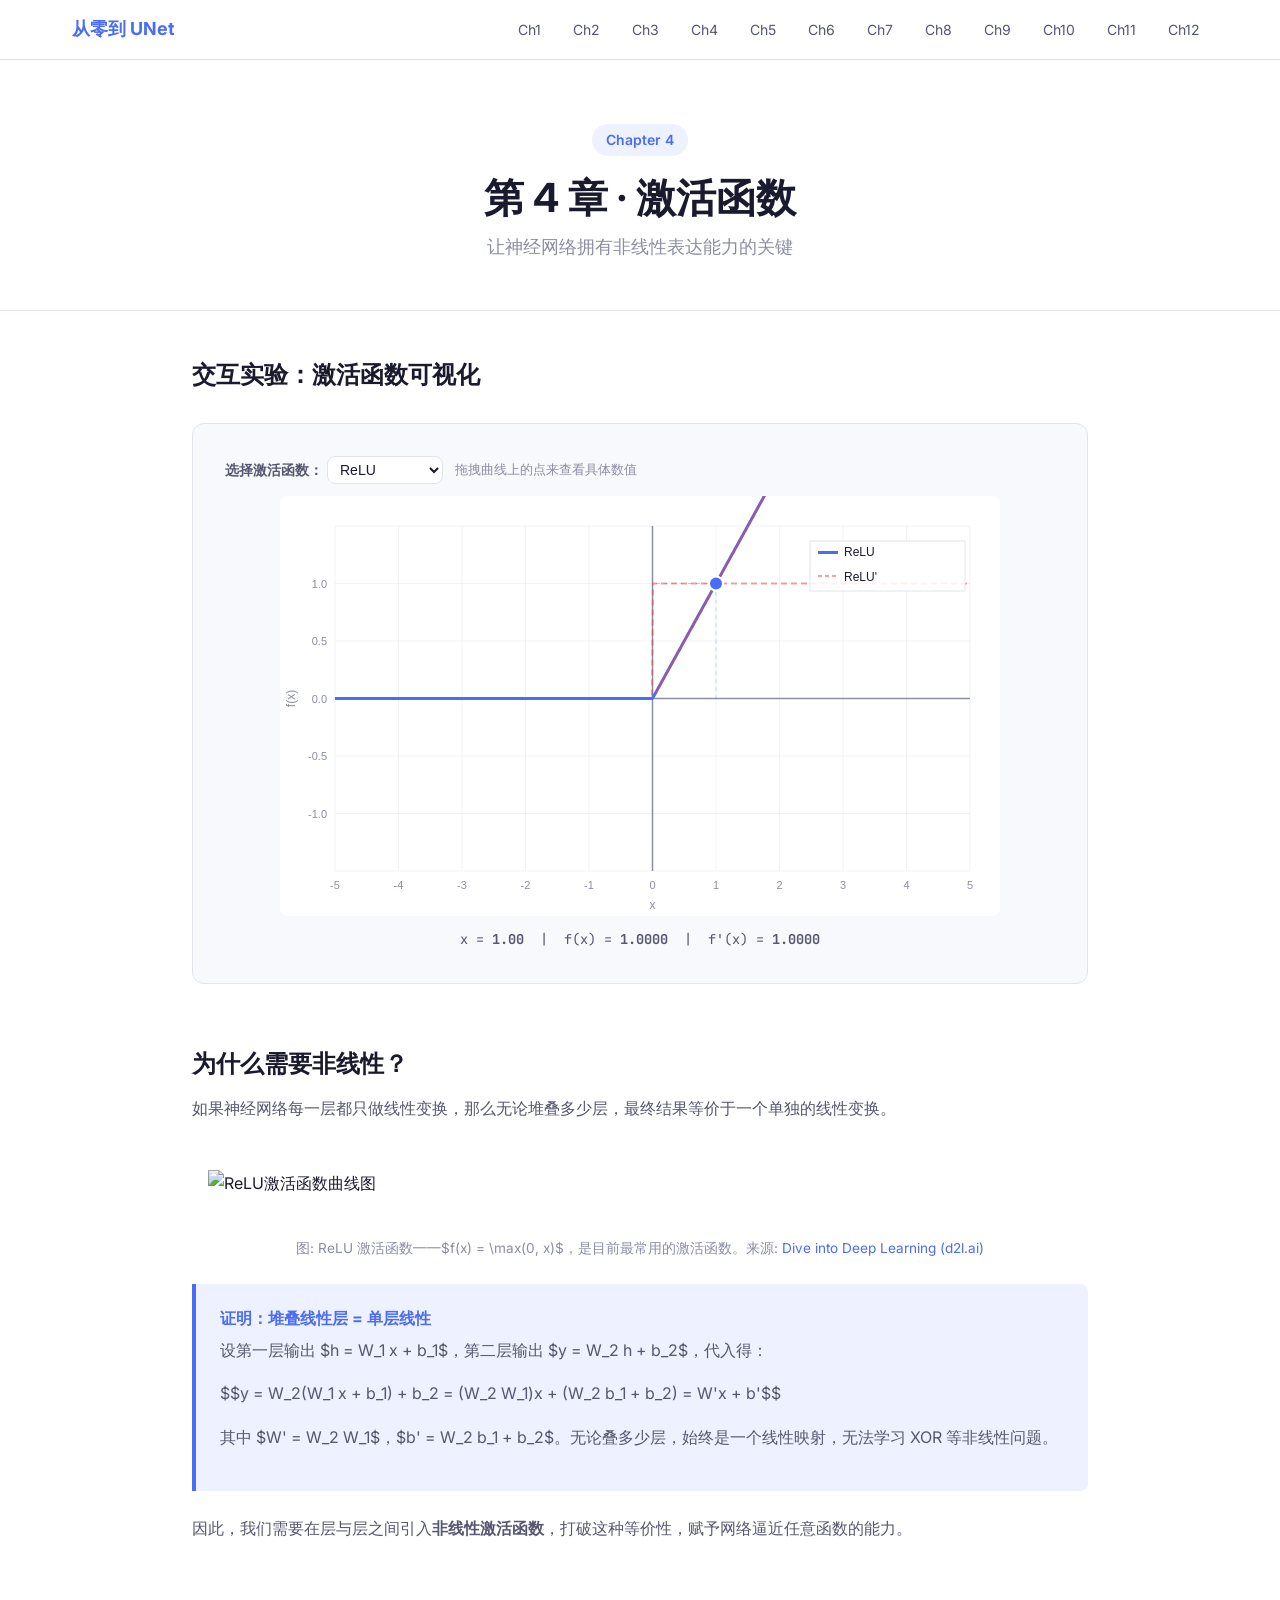
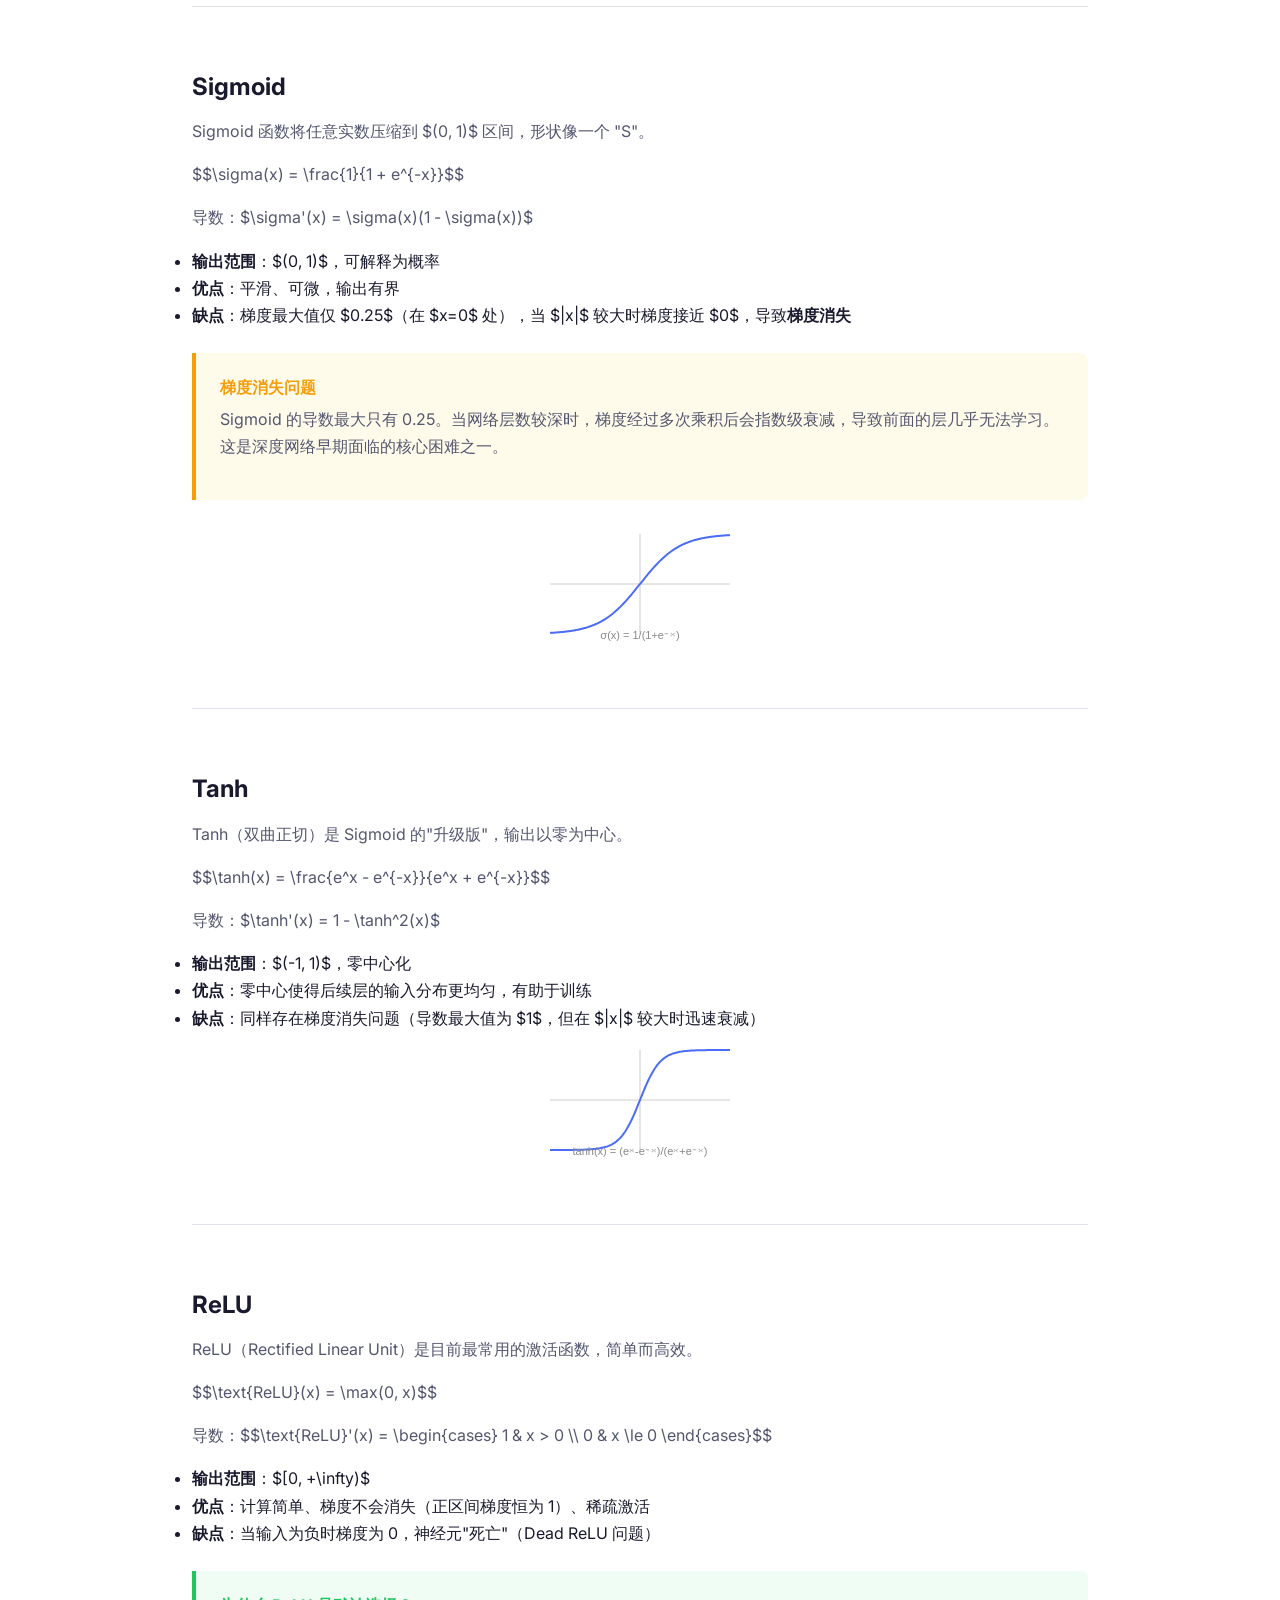
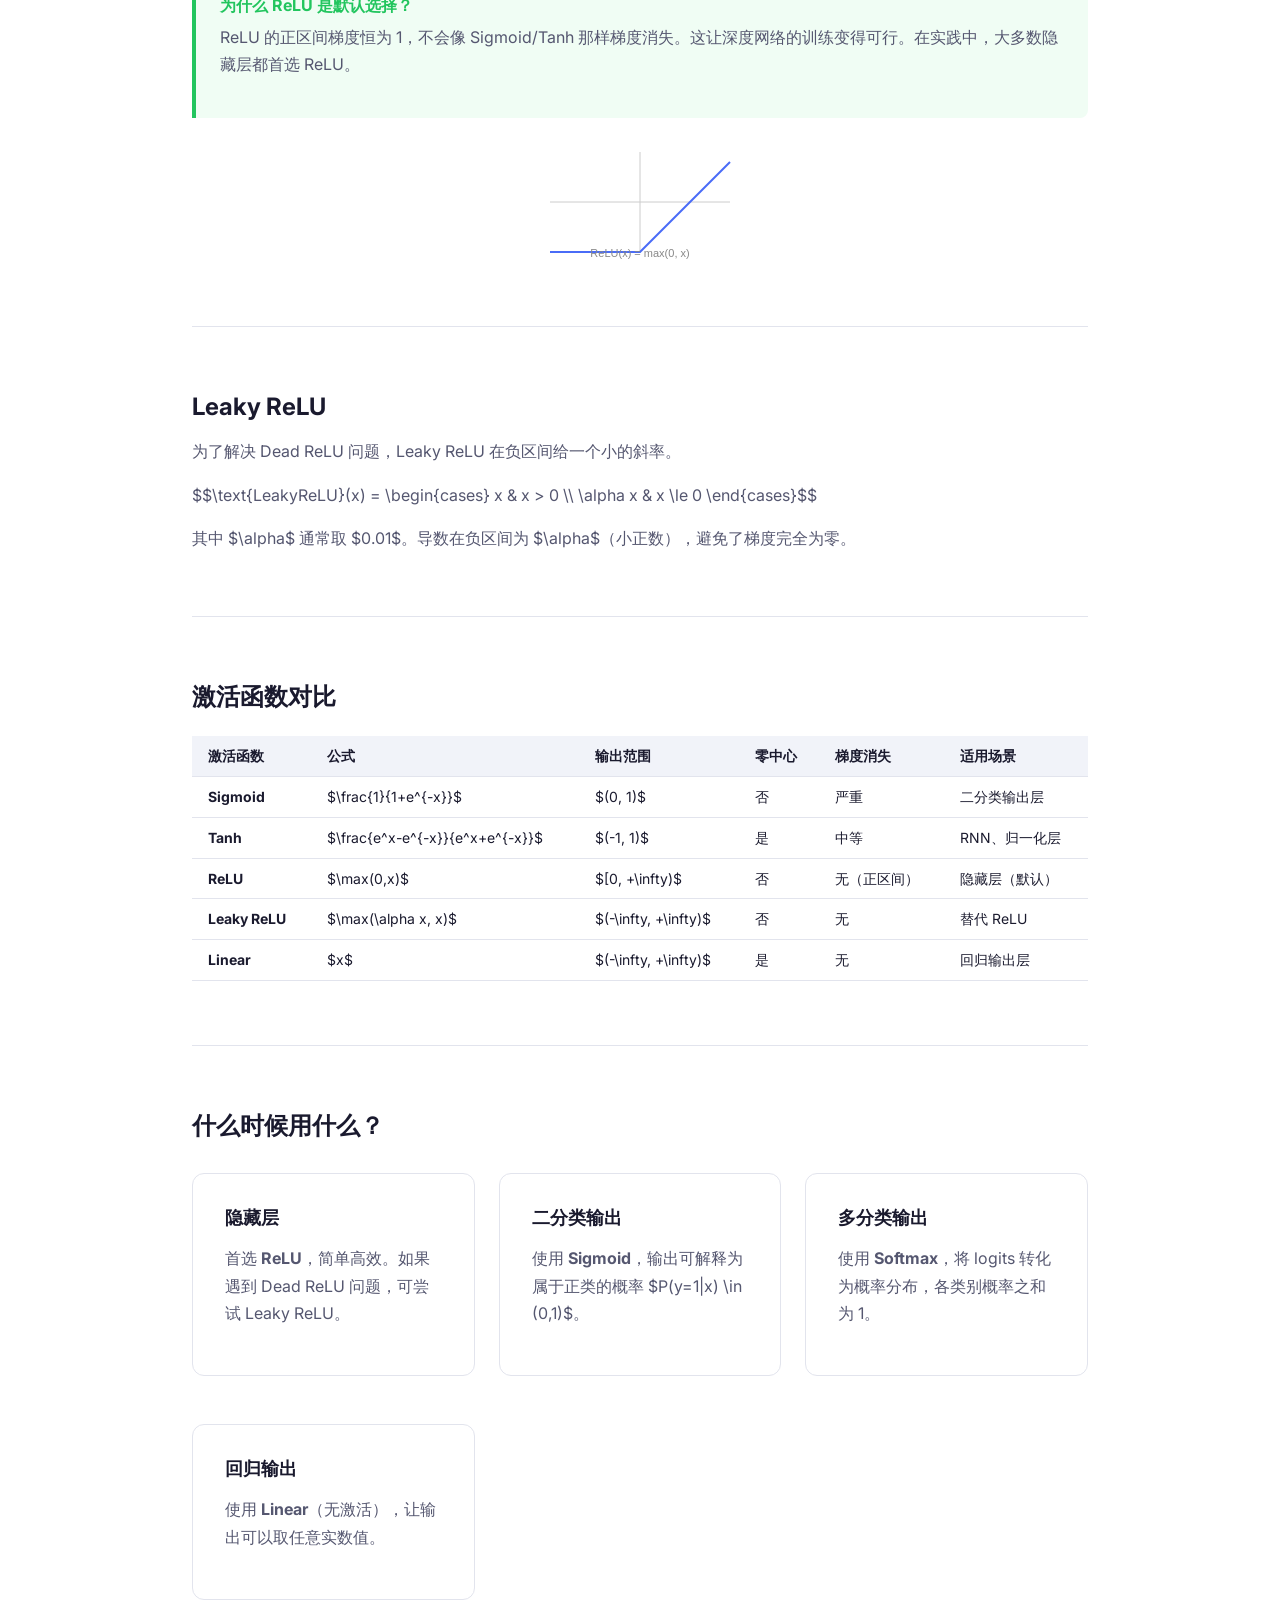
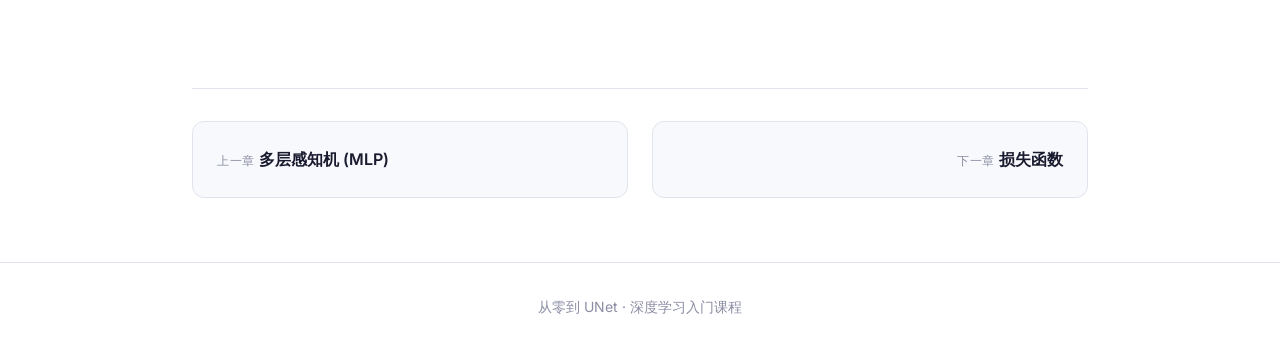
==== html/ch04-activation.html @ e3c4ecc9 "从零到 UNet：深度学习入门交互式课程 完整的 12 章 HTML 课程，从感知机到 UNet 图像分割： - 12 份交互式 HTML 页面，含 Canvas 动画演示 - 经典论文/教程插图（W" ====
<!DOCTYPE html>
<html lang="zh-CN">
<head>
  <meta charset="UTF-8">
  <meta name="viewport" content="width=device-width, initial-scale=1.0">
  <title>第 4 章 · 激活函数 - 从零到 UNet</title>
  <link rel="preconnect" href="https://fonts.googleapis.com">
  <link href="https://fonts.googleapis.com/css2?family=Inter:wght@400;600;700&family=JetBrains+Mono:wght@400;500&display=swap" rel="stylesheet">
  <link rel="stylesheet" href="https://cdn.jsdelivr.net/npm/katex@0.16.9/dist/katex.min.css">
  <script src="https://cdn.jsdelivr.net/npm/katex@0.16.9/dist/katex.min.js"></script>
  <script src="https://cdn.jsdelivr.net/npm/katex@0.16.9/dist/contrib/auto-render.min.js"></script>
  <link rel="stylesheet" href="../assets/css/style.css">
</head>
<body>

<nav class="nav"><div class="nav-inner"><a href="index.html" class="nav-brand">从零到 UNet</a><ul class="nav-links"><li><a href="ch01-what-is-dl.html">Ch1</a></li><li><a href="ch02-perceptron.html">Ch2</a></li><li><a href="ch03-mlp.html">Ch3</a></li><li><a href="ch04-activation.html">Ch4</a></li><li><a href="ch05-loss.html">Ch5</a></li><li><a href="ch06-optimization.html">Ch6</a></li><li><a href="ch07-backprop.html">Ch7</a></li><li><a href="ch08-cnn.html">Ch8</a></li><li><a href="ch09-encoder-decoder.html">Ch9</a></li><li><a href="ch10-unet.html">Ch10</a></li><li><a href="ch11-practice.html">Ch11</a></li><li><a href="ch12-unet-variants.html">Ch12</a></li></ul></div></nav>

<header class="chapter-header">
  <div class="container">
    <span class="chapter-number">Chapter 4</span>
    <h1>第 4 章 · 激活函数</h1>
    <p class="chapter-subtitle">让神经网络拥有非线性表达能力的关键</p>
  </div>
</header>

<main class="container">

  <!-- ============ INTERACTIVE DEMO ============ -->
  <section class="section">
    <h2>交互实验：激活函数可视化</h2>
    <div class="demo-container">
      <div style="display:flex;gap:12px;align-items:center;flex-wrap:wrap;margin-bottom:12px;">
        <label style="font-weight:600;font-size:0.875rem;color:var(--text-secondary);">
          选择激活函数：
          <select id="act-select" style="padding:4px 8px;border-radius:8px;border:1px solid var(--border);background:var(--bg);color:var(--text);font-size:0.875rem;">
            <option value="sigmoid">Sigmoid</option>
            <option value="tanh">Tanh</option>
            <option value="relu" selected>ReLU</option>
            <option value="leaky_relu">Leaky ReLU</option>
            <option value="linear">Linear</option>
          </select>
        </label>
        <span style="font-size:0.8rem;color:var(--text-muted);">拖拽曲线上的点来查看具体数值</span>
      </div>
      <canvas id="act-canvas" width="720" height="420" style="display:block;margin:0 auto;border-radius:8px;background:var(--bg);cursor:crosshair;"></canvas>
      <div id="act-info" style="margin-top:12px;font-family:var(--font-mono);font-size:0.85rem;color:var(--text-secondary);text-align:center;"></div>
    </div>
  </section>

  <!-- ============ WHY NON-LINEARITY ============ -->
  <section class="section">
    <h2>为什么需要非线性？</h2>
    <p>如果神经网络每一层都只做线性变换，那么无论堆叠多少层，最终结果等价于一个单独的线性变换。</p>

    <figure class="figure">
      <img src="https://upload.wikimedia.org/wikipedia/commons/thumb/4/42/ReLU_and_GELU.svg/1280px-ReLU_and_GELU.svg.png" alt="ReLU激活函数曲线图" style="max-width:60%; max-height:280px; border-radius:8px; margin:16px 0; background:#fff; padding:16px;">
      <figcaption style="font-size:0.85em; color:var(--text-muted); text-align:center; margin-top:8px;">
        图: ReLU 激活函数——$f(x) = \max(0, x)$，是目前最常用的激活函数。来源: <a href="https://d2l.ai/chapter_multilayer-perceptrons/mlp.html" target="_blank">Dive into Deep Learning (d2l.ai)</a>
      </figcaption>
    </figure>

    <div class="info-box">
      <h4>证明：堆叠线性层 = 单层线性</h4>
      <p>设第一层输出 $h = W_1 x + b_1$，第二层输出 $y = W_2 h + b_2$，代入得：</p>
      <p>$$y = W_2(W_1 x + b_1) + b_2 = (W_2 W_1)x + (W_2 b_1 + b_2) = W'x + b'$$</p>
      <p>其中 $W' = W_2 W_1$，$b' = W_2 b_1 + b_2$。无论叠多少层，始终是一个线性映射，无法学习 XOR 等非线性问题。</p>
    </div>

    <p>因此，我们需要在层与层之间引入<strong>非线性激活函数</strong>，打破这种等价性，赋予网络逼近任意函数的能力。</p>
  </section>

  <hr class="section-divider">

  <!-- ============ SIGMOID ============ -->
  <section class="section">
    <h2>Sigmoid</h2>
    <p>Sigmoid 函数将任意实数压缩到 $(0, 1)$ 区间，形状像一个 "S"。</p>
    <p>$$\sigma(x) = \frac{1}{1 + e^{-x}}$$</p>
    <p>导数：$\sigma'(x) = \sigma(x)(1 - \sigma(x))$</p>
    <ul>
      <li><strong>输出范围</strong>：$(0, 1)$，可解释为概率</li>
      <li><strong>优点</strong>：平滑、可微，输出有界</li>
      <li><strong>缺点</strong>：梯度最大值仅 $0.25$（在 $x=0$ 处），当 $|x|$ 较大时梯度接近 $0$，导致<strong>梯度消失</strong></li>
    </ul>
    <div class="warning-box">
      <h4>梯度消失问题</h4>
      <p>Sigmoid 的导数最大只有 0.25。当网络层数较深时，梯度经过多次乘积后会指数级衰减，导致前面的层几乎无法学习。这是深度网络早期面临的核心困难之一。</p>
    </div>

    <canvas id="plot-sigmoid" width="200" height="120" style="display:block; margin:8px auto;"></canvas>
    <script>
    (function(){
      const c = document.getElementById('plot-sigmoid');
      const ctx = c.getContext('2d');
      // Draw axes
      ctx.strokeStyle = '#ccc'; ctx.lineWidth = 1;
      ctx.beginPath(); ctx.moveTo(10,60); ctx.lineTo(190,60); ctx.stroke();
      ctx.beginPath(); ctx.moveTo(100,10); ctx.lineTo(100,110); ctx.stroke();
      // Draw sigmoid
      ctx.strokeStyle = '#4a6cf7'; ctx.lineWidth = 2;
      ctx.beginPath();
      for(let px=10;px<=190;px++){
        const x = (px-100)/20;
        const y = 1/(1+Math.exp(-x));
        const py = 110 - y*100;
        if(px===10) ctx.moveTo(px,py); else ctx.lineTo(px,py);
      }
      ctx.stroke();
      // Label
      ctx.fillStyle='#888'; ctx.font='11px sans-serif'; ctx.textAlign='center';
      ctx.fillText('\u03C3(x) = 1/(1+e\u207B\u02E3)',100,115);
    })();
    </script>
  </section>

  <hr class="section-divider">

  <!-- ============ TANH ============ -->
  <section class="section">
    <h2>Tanh</h2>
    <p>Tanh（双曲正切）是 Sigmoid 的"升级版"，输出以零为中心。</p>
    <p>$$\tanh(x) = \frac{e^x - e^{-x}}{e^x + e^{-x}}$$</p>
    <p>导数：$\tanh'(x) = 1 - \tanh^2(x)$</p>
    <ul>
      <li><strong>输出范围</strong>：$(-1, 1)$，零中心化</li>
      <li><strong>优点</strong>：零中心使得后续层的输入分布更均匀，有助于训练</li>
      <li><strong>缺点</strong>：同样存在梯度消失问题（导数最大值为 $1$，但在 $|x|$ 较大时迅速衰减）</li>
    </ul>

    <canvas id="plot-tanh" width="200" height="120" style="display:block; margin:8px auto;"></canvas>
    <script>
    (function(){
      const c = document.getElementById('plot-tanh');
      const ctx = c.getContext('2d');
      // Draw axes
      ctx.strokeStyle = '#ccc'; ctx.lineWidth = 1;
      ctx.beginPath(); ctx.moveTo(10,60); ctx.lineTo(190,60); ctx.stroke();
      ctx.beginPath(); ctx.moveTo(100,10); ctx.lineTo(100,110); ctx.stroke();
      // Draw tanh
      ctx.strokeStyle = '#4a6cf7'; ctx.lineWidth = 2;
      ctx.beginPath();
      for(let px=10;px<=190;px++){
        const x = (px-100)/20;
        const y = Math.tanh(x);
        const py = 60 - y*50;
        if(px===10) ctx.moveTo(px,py); else ctx.lineTo(px,py);
      }
      ctx.stroke();
      // Label
      ctx.fillStyle='#888'; ctx.font='11px sans-serif'; ctx.textAlign='center';
      ctx.fillText('tanh(x) = (e\u02E3-e\u207B\u02E3)/(e\u02E3+e\u207B\u02E3)',100,115);
    })();
    </script>
  </section>

  <hr class="section-divider">

  <!-- ============ RELU ============ -->
  <section class="section">
    <h2>ReLU</h2>
    <p>ReLU（Rectified Linear Unit）是目前最常用的激活函数，简单而高效。</p>
    <p>$$\text{ReLU}(x) = \max(0, x)$$</p>
    <p>导数：$$\text{ReLU}'(x) = \begin{cases} 1 & x > 0 \\ 0 & x \le 0 \end{cases}$$</p>
    <ul>
      <li><strong>输出范围</strong>：$[0, +\infty)$</li>
      <li><strong>优点</strong>：计算简单、梯度不会消失（正区间梯度恒为 1）、稀疏激活</li>
      <li><strong>缺点</strong>：当输入为负时梯度为 0，神经元"死亡"（Dead ReLU 问题）</li>
    </ul>

    <div class="tip-box">
      <h4>为什么 ReLU 是默认选择？</h4>
      <p>ReLU 的正区间梯度恒为 1，不会像 Sigmoid/Tanh 那样梯度消失。这让深度网络的训练变得可行。在实践中，大多数隐藏层都首选 ReLU。</p>
    </div>

    <canvas id="plot-relu" width="200" height="120" style="display:block; margin:8px auto;"></canvas>
    <script>
    (function(){
      const c = document.getElementById('plot-relu');
      const ctx = c.getContext('2d');
      // Draw axes
      ctx.strokeStyle = '#ccc'; ctx.lineWidth = 1;
      ctx.beginPath(); ctx.moveTo(10,60); ctx.lineTo(190,60); ctx.stroke();
      ctx.beginPath(); ctx.moveTo(100,10); ctx.lineTo(100,110); ctx.stroke();
      // Draw ReLU
      ctx.strokeStyle = '#4a6cf7'; ctx.lineWidth = 2;
      ctx.beginPath();
      for(let px=10;px<=190;px++){
        const x = (px-100)/20;
        const y = Math.max(0, x);
        const py = 110 - y*20;
        if(px===10) ctx.moveTo(px,py); else ctx.lineTo(px,py);
      }
      ctx.stroke();
      // Label
      ctx.fillStyle='#888'; ctx.font='11px sans-serif'; ctx.textAlign='center';
      ctx.fillText('ReLU(x) = max(0, x)',100,115);
    })();
    </script>
  </section>

  <hr class="section-divider">

  <!-- ============ LEAKY RELU ============ -->
  <section class="section">
    <h2>Leaky ReLU</h2>
    <p>为了解决 Dead ReLU 问题，Leaky ReLU 在负区间给一个小的斜率。</p>
    <p>$$\text{LeakyReLU}(x) = \begin{cases} x & x > 0 \\ \alpha x & x \le 0 \end{cases}$$</p>
    <p>其中 $\alpha$ 通常取 $0.01$。导数在负区间为 $\alpha$（小正数），避免了梯度完全为零。</p>
  </section>

  <hr class="section-divider">

  <!-- ============ COMPARISON TABLE ============ -->
  <section class="section">
    <h2>激活函数对比</h2>
    <table>
      <thead>
        <tr>
          <th>激活函数</th>
          <th>公式</th>
          <th>输出范围</th>
          <th>零中心</th>
          <th>梯度消失</th>
          <th>适用场景</th>
        </tr>
      </thead>
      <tbody>
        <tr>
          <td><strong>Sigmoid</strong></td>
          <td>$\frac{1}{1+e^{-x}}$</td>
          <td>$(0, 1)$</td>
          <td>否</td>
          <td>严重</td>
          <td>二分类输出层</td>
        </tr>
        <tr>
          <td><strong>Tanh</strong></td>
          <td>$\frac{e^x-e^{-x}}{e^x+e^{-x}}$</td>
          <td>$(-1, 1)$</td>
          <td>是</td>
          <td>中等</td>
          <td>RNN、归一化层</td>
        </tr>
        <tr>
          <td><strong>ReLU</strong></td>
          <td>$\max(0,x)$</td>
          <td>$[0, +\infty)$</td>
          <td>否</td>
          <td>无（正区间）</td>
          <td>隐藏层（默认）</td>
        </tr>
        <tr>
          <td><strong>Leaky ReLU</strong></td>
          <td>$\max(\alpha x, x)$</td>
          <td>$(-\infty, +\infty)$</td>
          <td>否</td>
          <td>无</td>
          <td>替代 ReLU</td>
        </tr>
        <tr>
          <td><strong>Linear</strong></td>
          <td>$x$</td>
          <td>$(-\infty, +\infty)$</td>
          <td>是</td>
          <td>无</td>
          <td>回归输出层</td>
        </tr>
      </tbody>
    </table>
  </section>

  <hr class="section-divider">

  <!-- ============ WHEN TO USE ============ -->
  <section class="section">
    <h2>什么时候用什么？</h2>
    <div class="card-grid">
      <div class="card">
        <h4>隐藏层</h4>
        <p>首选 <strong>ReLU</strong>，简单高效。如果遇到 Dead ReLU 问题，可尝试 Leaky ReLU。</p>
      </div>
      <div class="card">
        <h4>二分类输出</h4>
        <p>使用 <strong>Sigmoid</strong>，输出可解释为属于正类的概率 $P(y=1|x) \in (0,1)$。</p>
      </div>
      <div class="card">
        <h4>多分类输出</h4>
        <p>使用 <strong>Softmax</strong>，将 logits 转化为概率分布，各类别概率之和为 1。</p>
      </div>
      <div class="card">
        <h4>回归输出</h4>
        <p>使用 <strong>Linear</strong>（无激活），让输出可以取任意实数值。</p>
      </div>
    </div>
  </section>

  <!-- ============ NAV ============ -->
  <nav class="chapter-nav">
    <a href="ch03-mlp.html" class="prev">
      <span class="label">上一章</span>
      <span class="title">多层感知机 (MLP)</span>
    </a>
    <a href="ch05-loss.html" class="next">
      <span class="label">下一章</span>
      <span class="title">损失函数</span>
    </a>
  </nav>

</main>

<footer class="footer"><div class="container">从零到 UNet · 深度学习入门课程</div></footer>

<script>
// Theme color helper — reads CSS variables so canvas adapts to light/dark mode
function tc(varName) {
  return getComputedStyle(document.documentElement).getPropertyValue(varName).trim();
}

// ============ Activation Function Interactive Demo ============
(function() {
  const canvas = document.getElementById('act-canvas');
  const ctx = canvas.getContext('2d');
  const select = document.getElementById('act-select');
  const info = document.getElementById('act-info');

  const W = canvas.width, H = canvas.height;
  const padL = 55, padR = 30, padT = 30, padB = 45;
  const plotW = W - padL - padR;
  const plotH = H - padT - padB;

  // Coordinate ranges
  const xMin = -5, xMax = 5;
  const yMin = -1.5, yMax = 1.5;

  // Draggable point state
  let dragX = 1.0;
  let dragging = false;

  // Activation functions and their derivatives
  const funcs = {
    sigmoid: {
      fn: x => 1 / (1 + Math.exp(-x)),
      dfn: x => { const s = 1 / (1 + Math.exp(-x)); return s * (1 - s); },
      name: 'Sigmoid',
      dname: "Sigmoid'"
    },
    tanh: {
      fn: x => Math.tanh(x),
      dfn: x => 1 - Math.tanh(x) ** 2,
      name: 'Tanh',
      dname: "Tanh'"
    },
    relu: {
      fn: x => Math.max(0, x),
      dfn: x => x > 0 ? 1 : 0,
      name: 'ReLU',
      dname: "ReLU'"
    },
    leaky_relu: {
      fn: x => x > 0 ? x : 0.01 * x,
      dfn: x => x > 0 ? 1 : 0.01,
      name: 'Leaky ReLU',
      dname: "Leaky ReLU'"
    },
    linear: {
      fn: x => x,
      dfn: x => 1,
      name: 'Linear',
      dname: "Linear'"
    }
  };

  function xToCanvas(x) { return padL + (x - xMin) / (xMax - xMin) * plotW; }
  function yToCanvas(y) { return padT + (1 - (y - yMin) / (yMax - yMin)) * plotH; }
  function canvasToX(cx) { return xMin + (cx - padL) / plotW * (xMax - xMin); }

  function draw() {
    const sel = select.value;
    const f = funcs[sel];
    ctx.clearRect(0, 0, W, H);

    // Background
    ctx.fillStyle = tc('--bg');
    ctx.fillRect(0, 0, W, H);

    // Grid lines
    ctx.strokeStyle = tc('--border');
    ctx.lineWidth = 0.5;
    for (let xv = -5; xv <= 5; xv++) {
      const cx = xToCanvas(xv);
      ctx.beginPath(); ctx.moveTo(cx, padT); ctx.lineTo(cx, padT + plotH); ctx.stroke();
    }
    for (let yv = -1.5; yv <= 1.5; yv += 0.5) {
      const cy = yToCanvas(yv);
      ctx.beginPath(); ctx.moveTo(padL, cy); ctx.lineTo(padL + plotW, cy); ctx.stroke();
    }

    // Axes
    ctx.strokeStyle = tc('--text-muted');
    ctx.lineWidth = 1.5;
    // X axis at y=0
    const y0 = yToCanvas(0);
    ctx.beginPath(); ctx.moveTo(padL, y0); ctx.lineTo(padL + plotW, y0); ctx.stroke();
    // Y axis at x=0
    const x0 = xToCanvas(0);
    ctx.beginPath(); ctx.moveTo(x0, padT); ctx.lineTo(x0, padT + plotH); ctx.stroke();

    // Axis labels
    ctx.fillStyle = tc('--text-muted');
    ctx.font = '11px Inter, sans-serif';
    ctx.textAlign = 'center';
    for (let xv = -5; xv <= 5; xv += 1) {
      ctx.fillText(String(xv), xToCanvas(xv), padT + plotH + 18);
    }
    ctx.textAlign = 'right';
    for (let yv = -1; yv <= 1; yv += 0.5) {
      ctx.fillText(yv.toFixed(1), padL - 8, yToCanvas(yv) + 4);
    }
    // Axis titles
    ctx.fillStyle = tc('--text-muted');
    ctx.font = '12px Inter, sans-serif';
    ctx.textAlign = 'center';
    ctx.fillText('x', padL + plotW / 2, padT + plotH + 38);
    ctx.save();
    ctx.translate(15, padT + plotH / 2);
    ctx.rotate(-Math.PI / 2);
    ctx.fillText('f(x)', 0, 0);
    ctx.restore();

    // Plot derivative curve (dashed)
    ctx.strokeStyle = 'rgba(239, 68, 68, 0.5)';
    ctx.lineWidth = 2;
    ctx.setLineDash([6, 4]);
    ctx.beginPath();
    let started = false;
    for (let i = 0; i <= plotW; i++) {
      const x = canvasToX(padL + i);
      const y = f.dfn(x);
      const cy = yToCanvas(y);
      if (!started) { ctx.moveTo(padL + i, cy); started = true; }
      else ctx.lineTo(padL + i, cy);
    }
    ctx.stroke();
    ctx.setLineDash([]);

    // Plot main function curve
    ctx.strokeStyle = '#4a6cf7';
    ctx.lineWidth = 3;
    ctx.beginPath();
    started = false;
    for (let i = 0; i <= plotW; i++) {
      const x = canvasToX(padL + i);
      const y = f.fn(x);
      const cy = yToCanvas(y);
      if (cy < padT - 50 || cy > padT + plotH + 50) { started = false; continue; }
      if (!started) { ctx.moveTo(padL + i, cy); started = true; }
      else ctx.lineTo(padL + i, cy);
    }
    ctx.stroke();

    // Legend
    const lx = padL + plotW - 160, ly = padT + 15;
    ctx.fillStyle = 'rgba(255,255,255,0.85)';
    ctx.fillRect(lx, ly, 155, 50);
    ctx.strokeStyle = tc('--border');
    ctx.lineWidth = 1;
    ctx.strokeRect(lx, ly, 155, 50);
    ctx.fillStyle = '#4a6cf7';
    ctx.fillRect(lx + 8, ly + 10, 20, 3);
    ctx.fillStyle = tc('--text');
    ctx.font = '12px Inter, sans-serif';
    ctx.textAlign = 'left';
    ctx.fillText(f.name, lx + 34, ly + 15);
    ctx.strokeStyle = 'rgba(239, 68, 68, 0.5)';
    ctx.lineWidth = 2;
    ctx.setLineDash([4, 3]);
    ctx.beginPath(); ctx.moveTo(lx + 8, ly + 35); ctx.lineTo(lx + 28, ly + 35); ctx.stroke();
    ctx.setLineDash([]);
    ctx.fillStyle = tc('--text');
    ctx.fillText(f.dname, lx + 34, ly + 40);

    // Draggable point
    const px = dragX;
    const py = f.fn(px);
    const pdy = f.dfn(px);
    const ptx = xToCanvas(px);
    const pty = yToCanvas(py);

    // Dashed lines from point to axes
    ctx.strokeStyle = 'rgba(74,108,247,0.3)';
    ctx.lineWidth = 1;
    ctx.setLineDash([4, 4]);
    ctx.beginPath(); ctx.moveTo(ptx, pty); ctx.lineTo(ptx, y0); ctx.stroke();
    ctx.beginPath(); ctx.moveTo(ptx, pty); ctx.lineTo(x0, pty); ctx.stroke();
    ctx.setLineDash([]);

    // Tangent line at the point
    const tangLen = 60;
    const tangDx = tangLen;
    const tangDy = -pdy * tangLen * (plotH / (yMax - yMin)) / (plotW / (xMax - xMin));
    ctx.strokeStyle = 'rgba(239, 68, 68, 0.7)';
    ctx.lineWidth = 1.5;
    ctx.beginPath();
    ctx.moveTo(ptx - tangDx, pty - tangDy);
    ctx.lineTo(ptx + tangDx, pty + tangDy);
    ctx.stroke();

    // The point itself
    ctx.beginPath();
    ctx.arc(ptx, pty, 7, 0, Math.PI * 2);
    ctx.fillStyle = '#4a6cf7';
    ctx.fill();
    ctx.strokeStyle = tc('--bg');
    ctx.lineWidth = 2;
    ctx.stroke();

    // Info text
    info.innerHTML = `x = <strong>${px.toFixed(2)}</strong> &nbsp;|&nbsp; f(x) = <strong>${py.toFixed(4)}</strong> &nbsp;|&nbsp; f'(x) = <strong>${pdy.toFixed(4)}</strong>`;

    // Special: vanishing gradient visual for sigmoid
    if (sel === 'sigmoid') {
      const gradBarY = padT + plotH - 10;
      const maxBarW = plotW * 0.5;
      ctx.fillStyle = 'rgba(239,68,68,0.1)';
      ctx.fillRect(padL, gradBarY - 14, plotW, 18);
      const barW = (pdy / 0.25) * maxBarW;
      ctx.fillStyle = 'rgba(239,68,68,0.6)';
      ctx.fillRect(padL, gradBarY - 10, barW, 10);
      ctx.fillStyle = '#c00';
      ctx.font = '10px JetBrains Mono, monospace';
      ctx.textAlign = 'left';
      ctx.fillText(`梯度: ${pdy.toFixed(4)} (最大仅 0.25)`, padL + barW + 6, gradBarY - 1);
    }
  }

  // Mouse interaction for dragging
  function getMouseX(e) {
    const rect = canvas.getBoundingClientRect();
    const scaleX = W / rect.width;
    return (e.clientX - rect.left) * scaleX;
  }

  canvas.addEventListener('mousedown', e => {
    const mx = getMouseX(e);
    const cx = xToCanvas(dragX);
    if (Math.abs(mx - cx) < 20) {
      dragging = true;
      canvas.style.cursor = 'grabbing';
    }
  });

  canvas.addEventListener('mousemove', e => {
    if (!dragging) {
      const mx = getMouseX(e);
      const cx = xToCanvas(dragX);
      canvas.style.cursor = Math.abs(mx - cx) < 20 ? 'grab' : 'crosshair';
      return;
    }
    const mx = getMouseX(e);
    dragX = Math.max(xMin, Math.min(xMax, canvasToX(mx)));
    draw();
  });

  canvas.addEventListener('mouseup', () => { dragging = false; canvas.style.cursor = 'crosshair'; });
  canvas.addEventListener('mouseleave', () => { dragging = false; canvas.style.cursor = 'crosshair'; });

  // Touch support
  canvas.addEventListener('touchstart', e => {
    e.preventDefault();
    const touch = e.touches[0];
    const rect = canvas.getBoundingClientRect();
    const scaleX = W / rect.width;
    const mx = (touch.clientX - rect.left) * scaleX;
    const cx = xToCanvas(dragX);
    if (Math.abs(mx - cx) < 30) {
      dragging = true;
    }
  }, { passive: false });

  canvas.addEventListener('touchmove', e => {
    e.preventDefault();
    if (!dragging) return;
    const touch = e.touches[0];
    const rect = canvas.getBoundingClientRect();
    const scaleX = W / rect.width;
    const mx = (touch.clientX - rect.left) * scaleX;
    dragX = Math.max(xMin, Math.min(xMax, canvasToX(mx)));
    draw();
  }, { passive: false });

  canvas.addEventListener('touchend', () => { dragging = false; });

  select.addEventListener('change', () => { draw(); });

  // Initial draw
  draw();
})();
</script>

<script src="../assets/js/common.js"></script>
<script>if(typeof renderMathInElement==='function')renderMathInElement(document.body,{delimiters:[{left:"$$",right:"$$",display:true},{left:"$",right:"$",display:false}]});</script>

</body>
</html>
---- assets/css/style.css ----
/* ========================================
   Deep Learning Course: Global Styles
   From Zero to UNet
   ======================================== */

/* --- Reset & Base --- */
*, *::before, *::after { box-sizing: border-box; margin: 0; padding: 0; }

:root {
  /* Primary palette */
  --primary: #4a6cf7;
  --primary-light: #6b8aff;
  --primary-dark: #3451c7;
  --primary-bg: #eef1ff;

  /* Semantic colors */
  --success: #22c55e;
  --warning: #f59e0b;
  --danger: #ef4444;
  --info: #06b6d4;

  /* Neural network visualization colors */
  --nn-positive: #4a90d9;
  --nn-negative: #e85d5d;
  --nn-connection: rgba(74, 108, 247, 0.25);
  --nn-highlight: #ffd700;

  /* Neutral */
  --bg: #ffffff;
  --bg-secondary: #f8f9fc;
  --bg-tertiary: #f1f3f9;
  --text: #1a1a2e;
  --text-secondary: #555770;
  --text-muted: #8b8da3;
  --border: #e2e4ed;
  --shadow: 0 2px 12px rgba(0,0,0,0.06);
  --shadow-lg: 0 8px 30px rgba(0,0,0,0.1);
  --radius: 12px;
  --radius-sm: 8px;

  /* Typography */
  --font-sans: 'Inter', -apple-system, BlinkMacSystemFont, 'Segoe UI', sans-serif;
  --font-mono: 'JetBrains Mono', 'Fira Code', 'Consolas', monospace;
  --font-size-xs: 0.75rem;
  --font-size-sm: 0.875rem;
  --font-size-base: 1rem;
  --font-size-lg: 1.125rem;
  --font-size-xl: 1.25rem;
  --font-size-2xl: 1.5rem;
  --font-size-3xl: 2rem;
  --font-size-4xl: 2.5rem;

  /* Spacing */
  --space-xs: 0.25rem;
  --space-sm: 0.5rem;
  --space-md: 1rem;
  --space-lg: 1.5rem;
  --space-xl: 2rem;
  --space-2xl: 3rem;
  --space-3xl: 4rem;

  /* Layout */
  --max-width: 960px;
  --max-width-wide: 1200px;
  --nav-height: 60px;
}

/* Dark mode */
@media (prefers-color-scheme: dark) {
  :root {
    --bg: #0f1117;
    --bg-secondary: #181a24;
    --bg-tertiary: #22253a;
    --text: #e4e6f0;
    --text-secondary: #a0a3b8;
    --text-muted: #6b6e85;
    --border: #2e3148;
    --shadow: 0 2px 12px rgba(0,0,0,0.3);
    --shadow-lg: 0 8px 30px rgba(0,0,0,0.4);
    --primary-bg: #1a1f3a;
    --nn-connection: rgba(106, 138, 255, 0.25);
  }
}

/* --- Typography --- */
html {
  font-size: 16px;
  scroll-behavior: smooth;
  -webkit-font-smoothing: antialiased;
}

body {
  font-family: var(--font-sans);
  color: var(--text);
  background: var(--bg);
  line-height: 1.7;
  min-height: 100vh;
}

h1, h2, h3, h4, h5, h6 {
  line-height: 1.3;
  font-weight: 700;
  color: var(--text);
  margin-bottom: var(--space-md);
}

h1 { font-size: var(--font-size-3xl); }
h2 { font-size: var(--font-size-2xl); margin-top: var(--space-2xl); }
h3 { font-size: var(--font-size-xl); margin-top: var(--space-xl); }
h4 { font-size: var(--font-size-lg); }

p { margin-bottom: var(--space-md); color: var(--text-secondary); }

a {
  color: var(--primary);
  text-decoration: none;
  transition: color 0.2s;
}
a:hover { color: var(--primary-dark); text-decoration: underline; }

code {
  font-family: var(--font-mono);
  font-size: 0.9em;
  background: var(--bg-tertiary);
  padding: 0.15em 0.4em;
  border-radius: 4px;
}

pre {
  background: var(--bg-tertiary);
  border: 1px solid var(--border);
  border-radius: var(--radius-sm);
  padding: var(--space-lg);
  overflow-x: auto;
  margin-bottom: var(--space-lg);
  font-size: var(--font-size-sm);
  line-height: 1.6;
}
pre code {
  background: none;
  padding: 0;
}

/* --- Layout --- */
.container {
  max-width: var(--max-width);
  margin: 0 auto;
  padding: 0 var(--space-xl);
}

.container-wide {
  max-width: var(--max-width-wide);
  margin: 0 auto;
  padding: 0 var(--space-xl);
}

/* --- Navigation --- */
.nav {
  position: sticky;
  top: 0;
  z-index: 100;
  background: var(--bg);
  border-bottom: 1px solid var(--border);
  backdrop-filter: blur(12px);
  height: var(--nav-height);
  display: flex;
  align-items: center;
}

.nav-inner {
  max-width: var(--max-width-wide);
  margin: 0 auto;
  padding: 0 var(--space-xl);
  width: 100%;
  display: flex;
  align-items: center;
  justify-content: space-between;
}

.nav-brand {
  font-weight: 700;
  font-size: var(--font-size-lg);
  color: var(--primary);
  display: flex;
  align-items: center;
  gap: var(--space-sm);
  text-decoration: none;
}
.nav-brand:hover { text-decoration: none; color: var(--primary); }

.nav-links {
  display: flex;
  gap: var(--space-md);
  list-style: none;
  align-items: center;
}

.nav-links a {
  color: var(--text-secondary);
  font-size: var(--font-size-sm);
  padding: var(--space-xs) var(--space-sm);
  border-radius: var(--radius-sm);
  transition: all 0.2s;
}
.nav-links a:hover {
  color: var(--primary);
  background: var(--primary-bg);
  text-decoration: none;
}
.nav-links a.active {
  color: var(--primary);
  background: var(--primary-bg);
  font-weight: 600;
}

.nav-chapter {
  font-size: var(--font-size-xs);
  color: var(--text-muted);
  background: var(--bg-tertiary);
  padding: 2px 8px;
  border-radius: 999px;
}

/* --- Chapter Header --- */
.chapter-header {
  padding: var(--space-3xl) 0 var(--space-2xl);
  text-align: center;
  border-bottom: 1px solid var(--border);
  margin-bottom: var(--space-2xl);
}

.chapter-header h1 {
  font-size: var(--font-size-4xl);
  margin-bottom: var(--space-sm);
}

.chapter-subtitle {
  font-size: var(--font-size-lg);
  color: var(--text-muted);
  max-width: 600px;
  margin: 0 auto;
}

.chapter-number {
  display: inline-block;
  font-size: var(--font-size-sm);
  font-weight: 600;
  color: var(--primary);
  background: var(--primary-bg);
  padding: 4px 14px;
  border-radius: 999px;
  margin-bottom: var(--space-md);
}

/* --- Cards --- */
.card {
  background: var(--bg);
  border: 1px solid var(--border);
  border-radius: var(--radius);
  padding: var(--space-xl);
  margin-bottom: var(--space-lg);
  transition: transform 0.2s, box-shadow 0.2s;
}

.card:hover {
  transform: translateY(-2px);
  box-shadow: var(--shadow-lg);
}

.card-grid {
  display: grid;
  grid-template-columns: repeat(auto-fill, minmax(280px, 1fr));
  gap: var(--space-lg);
  margin: var(--space-xl) 0;
}

/* --- Interactive Demo Container --- */
.demo-container {
  background: var(--bg-secondary);
  border: 1px solid var(--border);
  border-radius: var(--radius);
  padding: var(--space-xl);
  margin: var(--space-xl) 0;
  position: relative;
}

.demo-container canvas {
  display: block;
  margin: 0 auto;
  border-radius: var(--radius-sm);
  background: var(--bg);
}

.demo-controls {
  display: flex;
  flex-wrap: wrap;
  gap: var(--space-md);
  align-items: center;
  margin-top: var(--space-lg);
  padding-top: var(--space-lg);
  border-top: 1px solid var(--border);
}

.demo-controls label {
  font-size: var(--font-size-sm);
  font-weight: 600;
  color: var(--text-secondary);
  display: flex;
  align-items: center;
  gap: var(--space-sm);
}

.demo-controls input[type="range"] {
  width: 120px;
  accent-color: var(--primary);
}

.demo-controls select {
  padding: 4px 8px;
  border-radius: var(--radius-sm);
  border: 1px solid var(--border);
  background: var(--bg);
  color: var(--text);
  font-size: var(--font-size-sm);
}

/* --- Buttons --- */
.btn {
  display: inline-flex;
  align-items: center;
  gap: var(--space-sm);
  padding: 10px 20px;
  border-radius: var(--radius-sm);
  font-size: var(--font-size-sm);
  font-weight: 600;
  border: none;
  cursor: pointer;
  transition: all 0.2s;
  font-family: var(--font-sans);
}

.btn-primary {
  background: var(--primary);
  color: white;
}
.btn-primary:hover { background: var(--primary-dark); transform: translateY(-1px); }

.btn-secondary {
  background: var(--bg-tertiary);
  color: var(--text);
  border: 1px solid var(--border);
}
.btn-secondary:hover { background: var(--border); }

.btn-sm {
  padding: 6px 14px;
  font-size: var(--font-size-xs);
}

/* --- Info/Note Boxes --- */
.info-box {
  background: var(--primary-bg);
  border-left: 4px solid var(--primary);
  border-radius: 0 var(--radius-sm) var(--radius-sm) 0;
  padding: var(--space-lg);
  margin: var(--space-lg) 0;
}

.info-box h4 {
  color: var(--primary);
  margin-bottom: var(--space-sm);
  font-size: var(--font-size-base);
}

.tip-box {
  background: #f0fdf4;
  border-left: 4px solid var(--success);
  border-radius: 0 var(--radius-sm) var(--radius-sm) 0;
  padding: var(--space-lg);
  margin: var(--space-lg) 0;
}

.tip-box h4 { color: var(--success); margin-bottom: var(--space-sm); font-size: var(--font-size-base); }

.warning-box {
  background: #fffbeb;
  border-left: 4px solid var(--warning);
  border-radius: 0 var(--radius-sm) var(--radius-sm) 0;
  padding: var(--space-lg);
  margin: var(--space-lg) 0;
}

.warning-box h4 { color: var(--warning); margin-bottom: var(--space-sm); font-size: var(--font-size-base); }

@media (prefers-color-scheme: dark) {
  .tip-box { background: #0f2318; }
  .warning-box { background: #2a1f0a; }
}

/* --- Tables --- */
table {
  width: 100%;
  border-collapse: collapse;
  margin: var(--space-lg) 0;
  font-size: var(--font-size-sm);
}

th, td {
  padding: var(--space-sm) var(--space-md);
  text-align: left;
  border-bottom: 1px solid var(--border);
}

th {
  background: var(--bg-tertiary);
  font-weight: 600;
  color: var(--text);
}

tr:hover td { background: var(--bg-secondary); }

/* --- Chapter Navigation (Prev/Next) --- */
.chapter-nav {
  display: flex;
  justify-content: space-between;
  gap: var(--space-lg);
  margin-top: var(--space-3xl);
  padding-top: var(--space-xl);
  border-top: 1px solid var(--border);
}

.chapter-nav a {
  flex: 1;
  display: block;
  padding: var(--space-lg);
  background: var(--bg-secondary);
  border: 1px solid var(--border);
  border-radius: var(--radius);
  transition: all 0.2s;
  text-decoration: none;
}
.chapter-nav a:hover {
  border-color: var(--primary);
  box-shadow: var(--shadow);
  text-decoration: none;
}

.chapter-nav .label {
  font-size: var(--font-size-xs);
  color: var(--text-muted);
  text-transform: uppercase;
  letter-spacing: 0.05em;
}

.chapter-nav .title {
  font-weight: 600;
  color: var(--text);
  margin-top: var(--space-xs);
}

.chapter-nav .next { text-align: right; }

/* --- Math (KaTeX) --- */
.katex-display {
  overflow-x: auto;
  padding: var(--space-md) 0;
}

/* --- Section dividers --- */
.section {
  margin-bottom: var(--space-3xl);
}

.section-divider {
  border: none;
  border-top: 1px solid var(--border);
  margin: var(--space-3xl) 0;
}

/* --- Progress indicator --- */
.progress-bar {
  width: 100%;
  height: 6px;
  background: var(--bg-tertiary);
  border-radius: 999px;
  overflow: hidden;
  margin: var(--space-md) 0;
}
.progress-bar .fill {
  height: 100%;
  background: linear-gradient(90deg, var(--primary), var(--primary-light));
  border-radius: 999px;
  transition: width 0.5s ease;
}

/* --- Footer --- */
.footer {
  margin-top: var(--space-3xl);
  padding: var(--space-xl) 0;
  border-top: 1px solid var(--border);
  text-align: center;
  font-size: var(--font-size-sm);
  color: var(--text-muted);
}

/* --- Responsive --- */
@media (max-width: 768px) {
  :root {
    --font-size-3xl: 1.75rem;
    --font-size-4xl: 2rem;
  }
  .container, .container-wide { padding: 0 var(--space-md); }
  .card-grid { grid-template-columns: 1fr; }
  .chapter-nav { flex-direction: column; }
  .nav-links { display: none; }
  .demo-controls { flex-direction: column; align-items: flex-start; }
}

/* --- Animations --- */
@keyframes fadeIn {
  from { opacity: 0; transform: translateY(10px); }
  to { opacity: 1; transform: translateY(0); }
}

.fade-in {
  animation: fadeIn 0.5s ease forwards;
}

/* --- Scrollbar --- */
::-webkit-scrollbar { width: 8px; height: 8px; }
::-webkit-scrollbar-track { background: var(--bg-secondary); }
::-webkit-scrollbar-thumb { background: var(--border); border-radius: 4px; }
::-webkit-scrollbar-thumb:hover { background: var(--text-muted); }
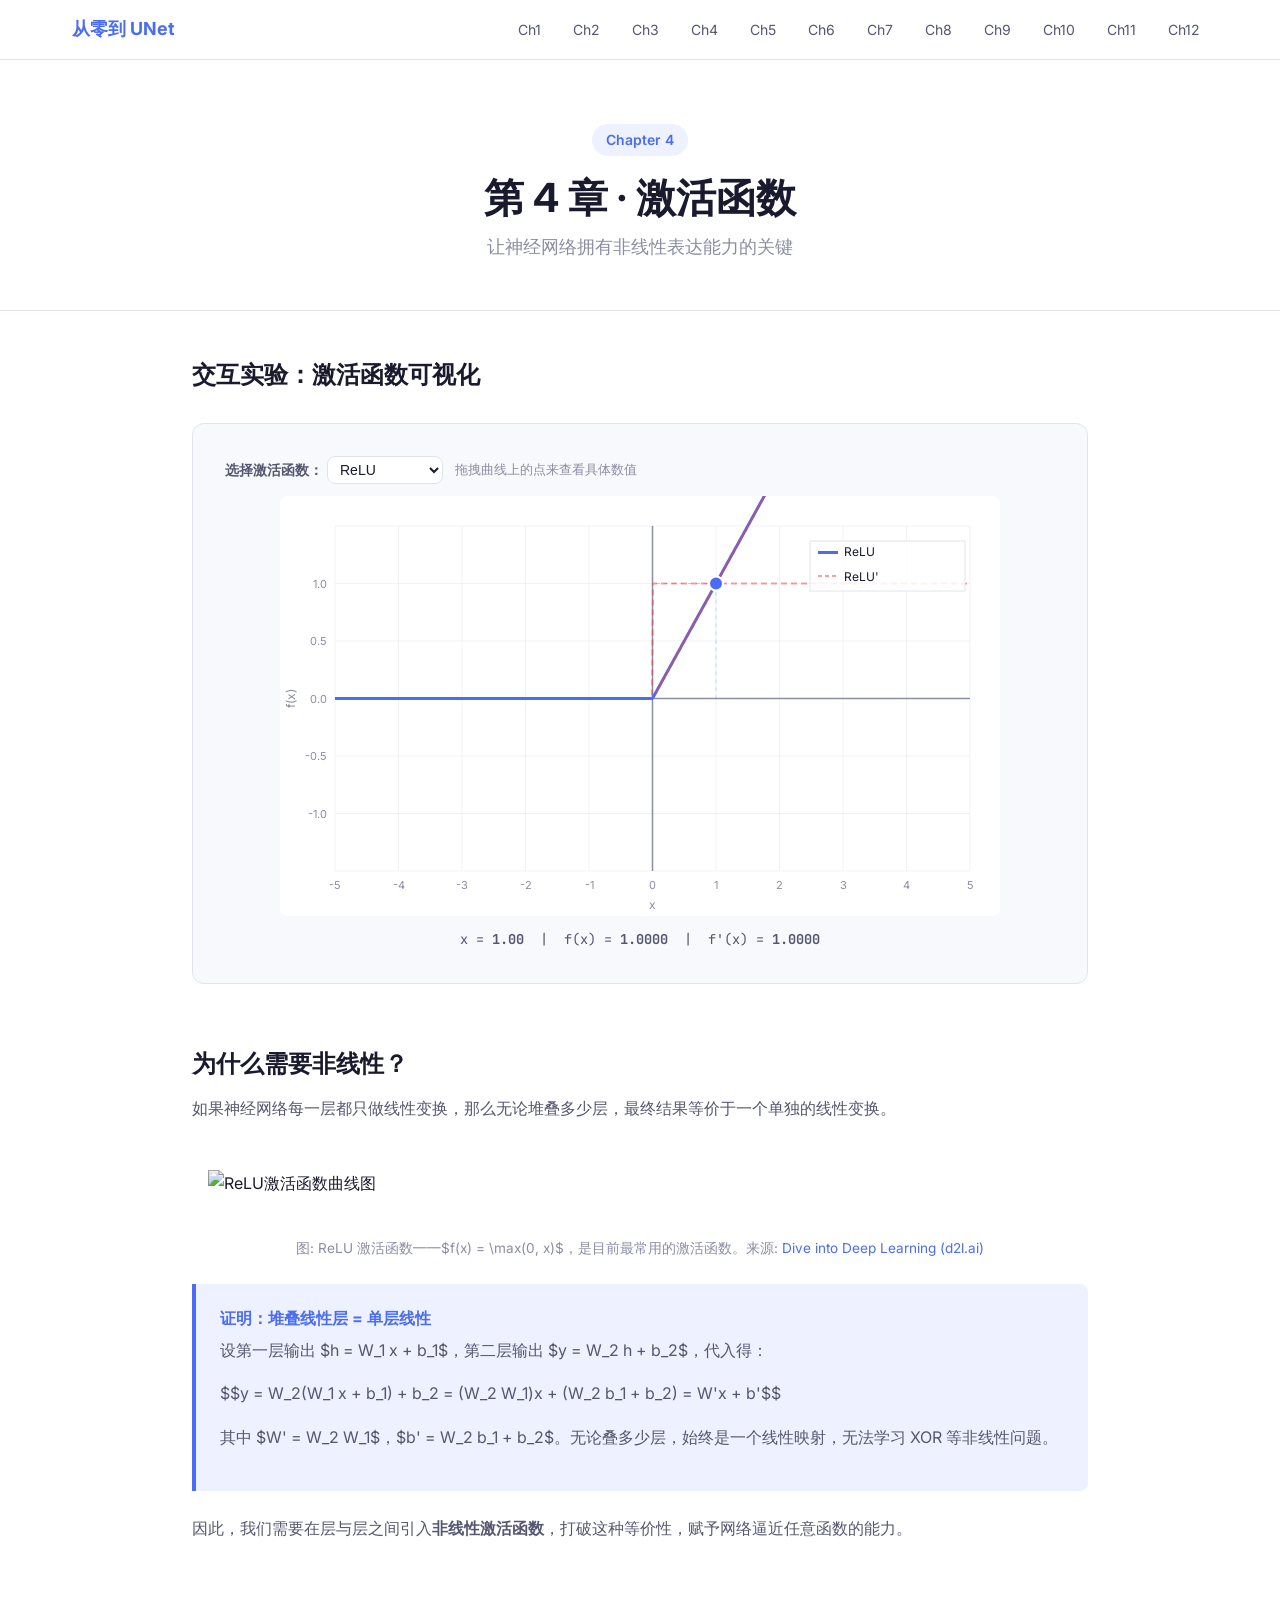
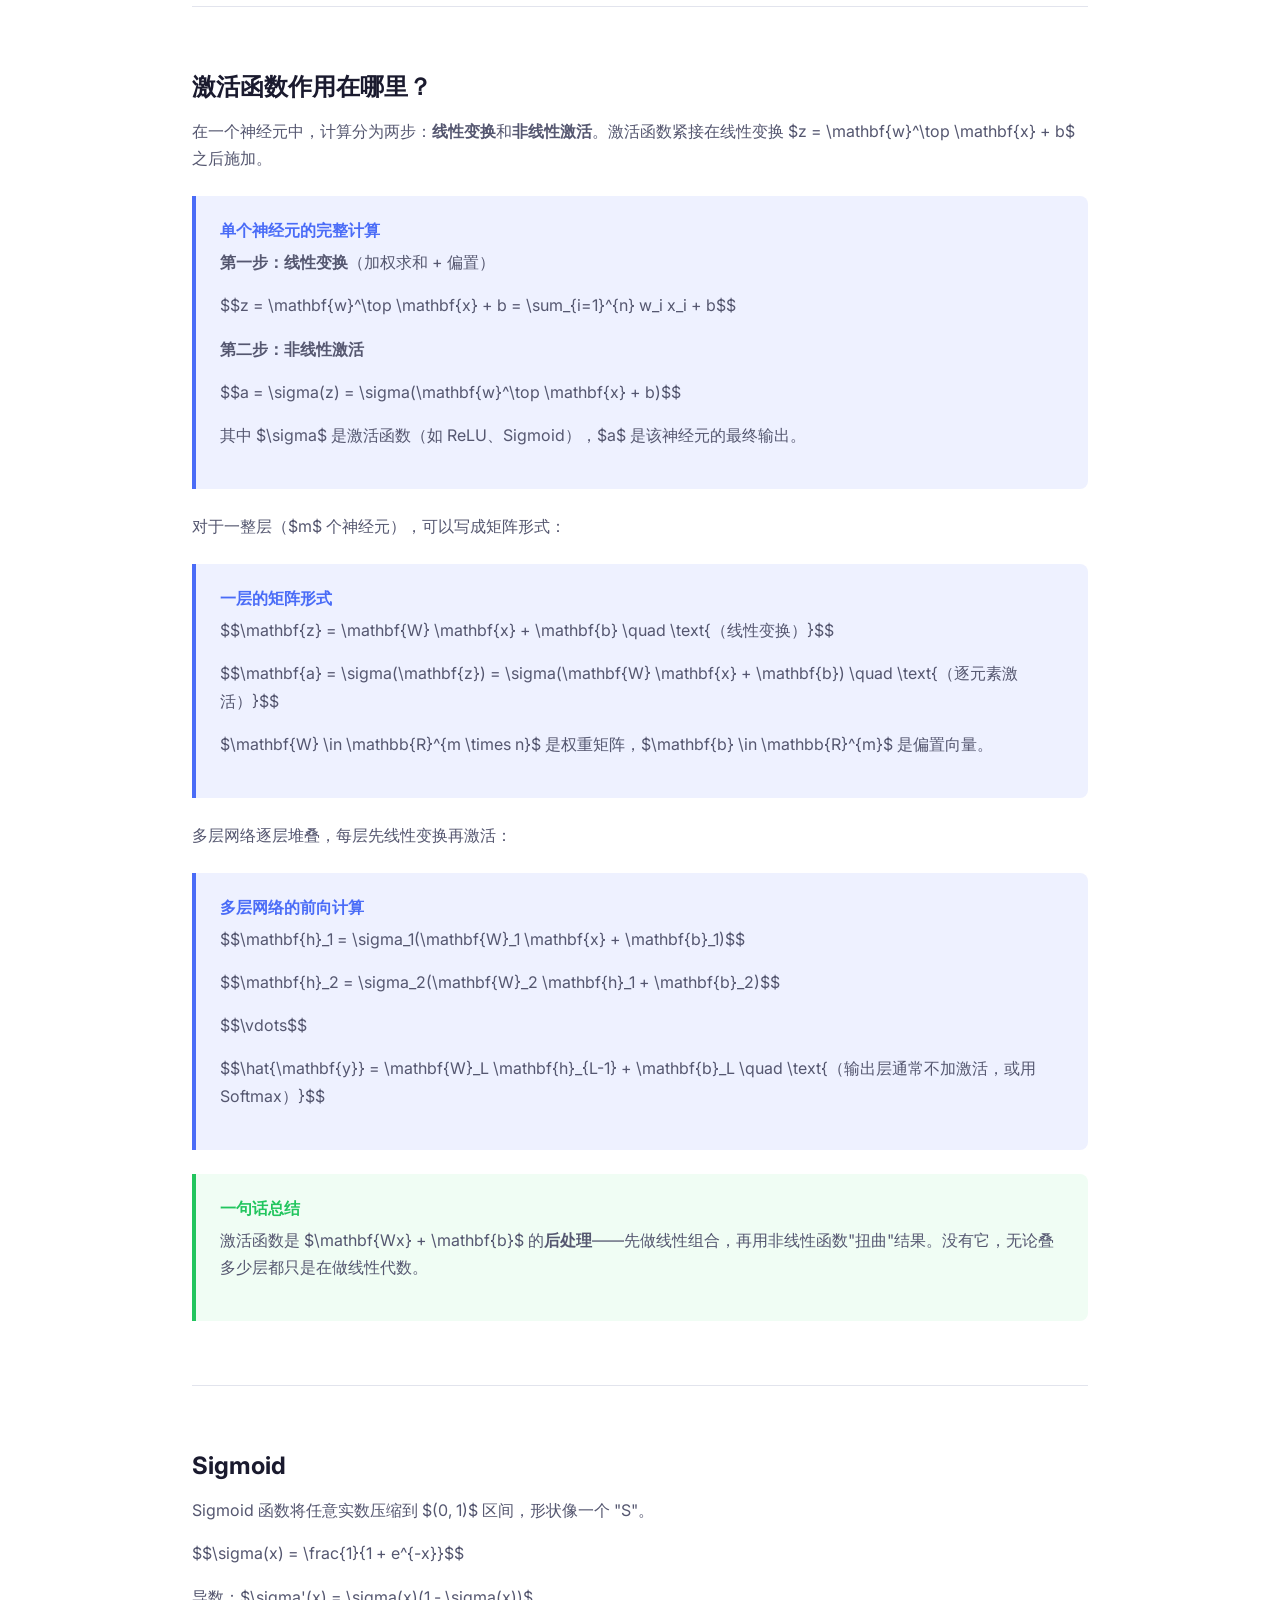
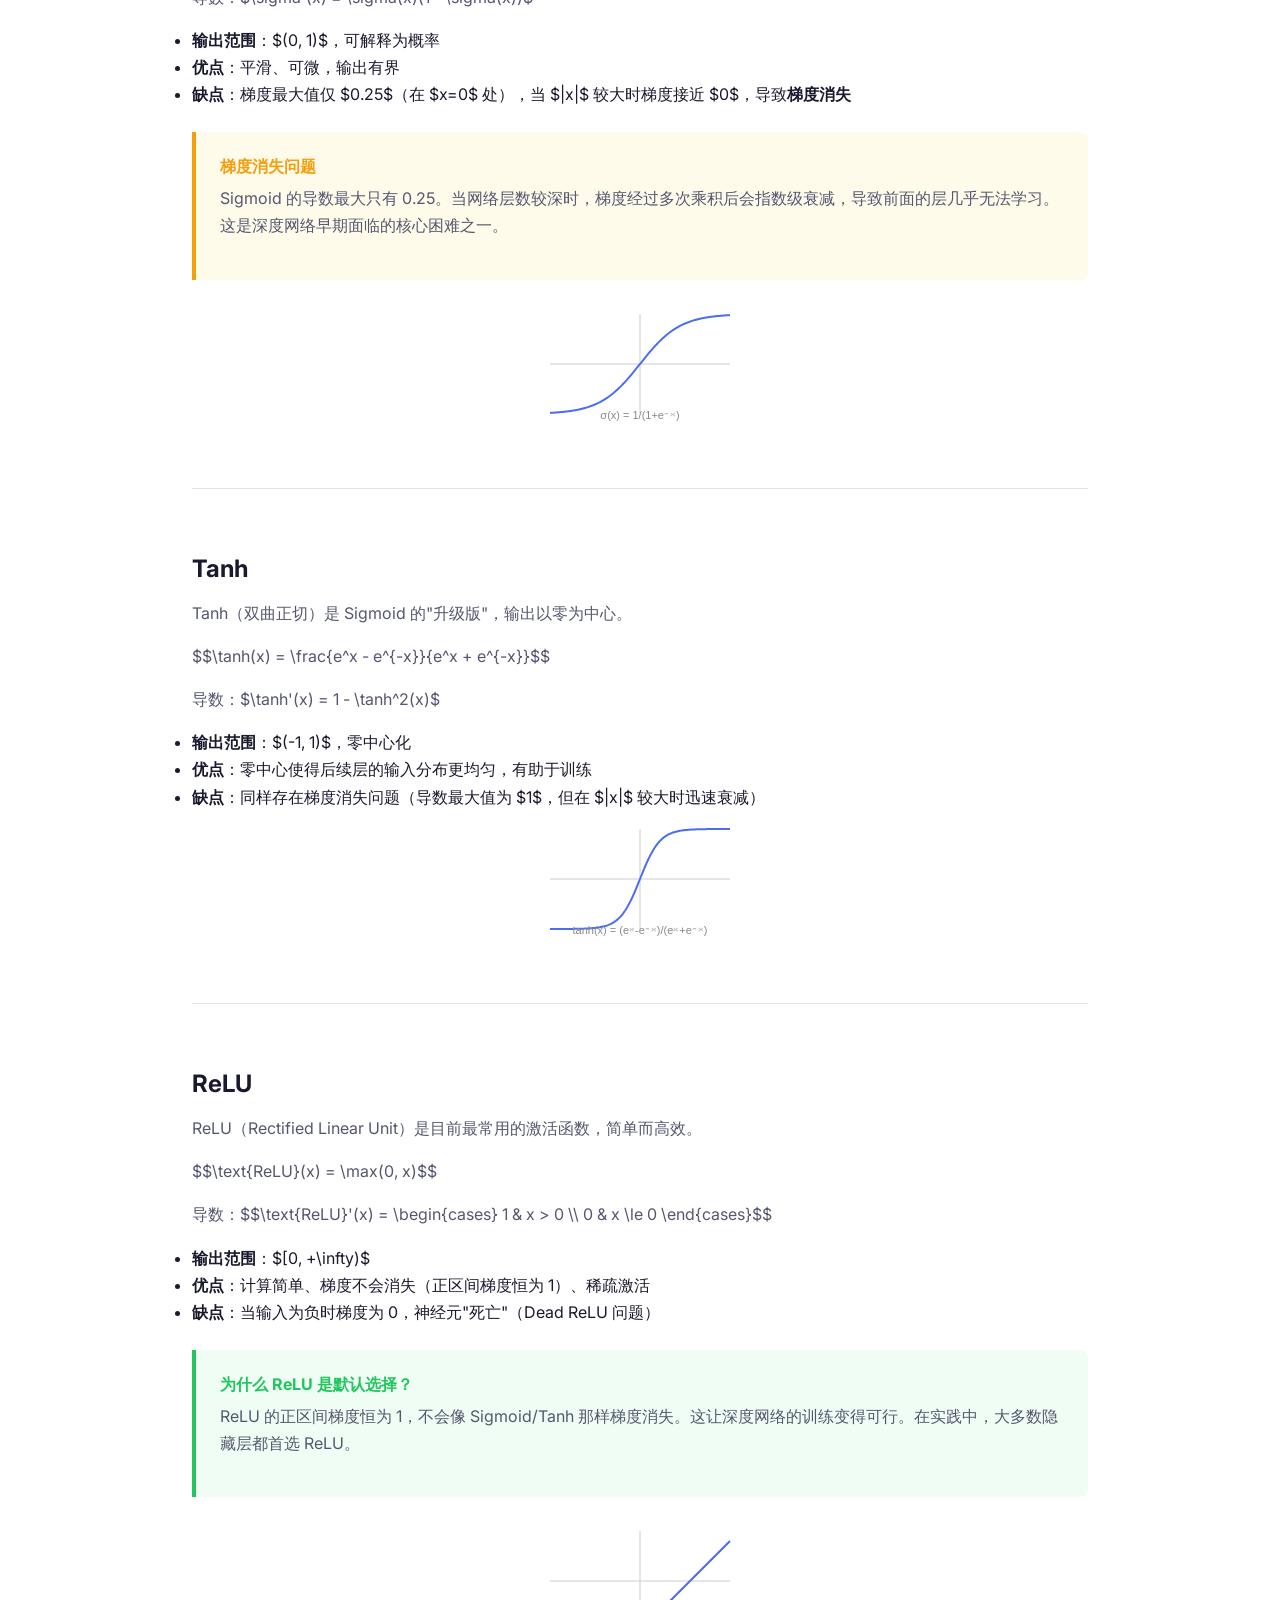
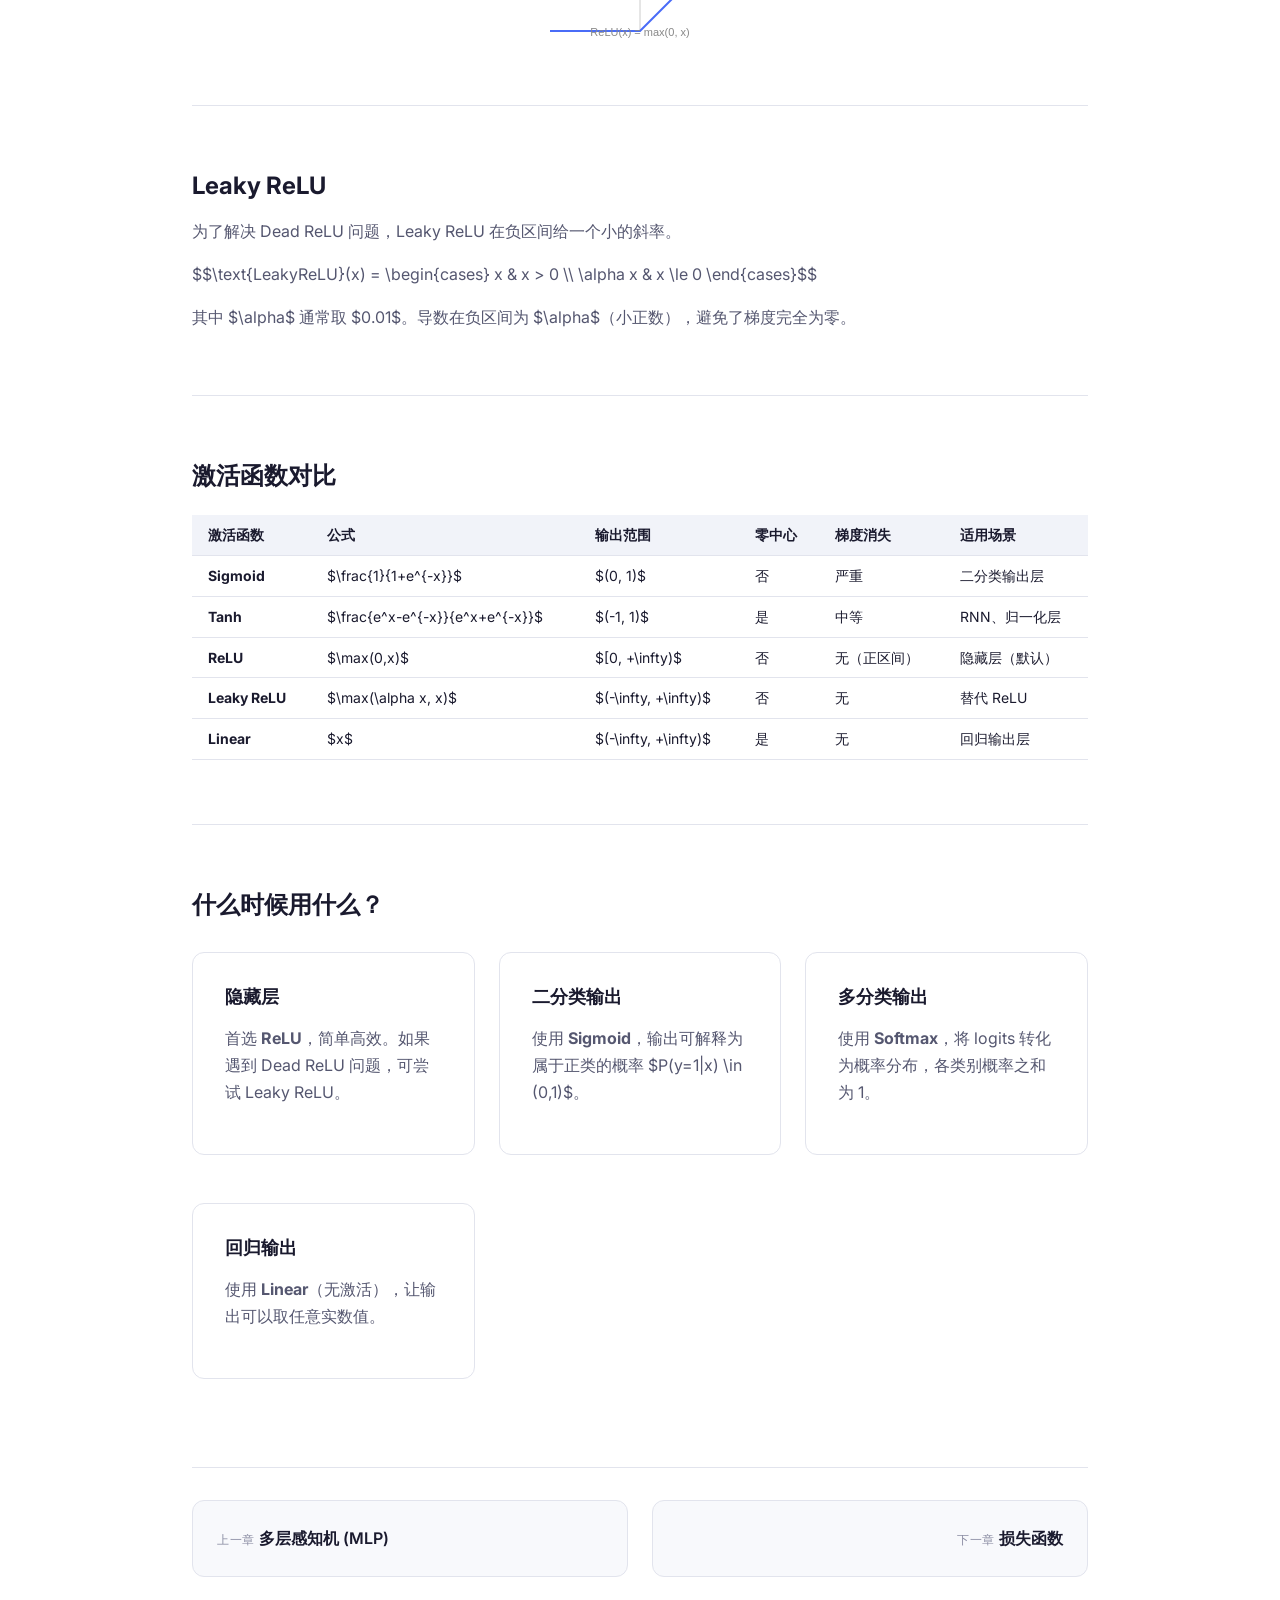
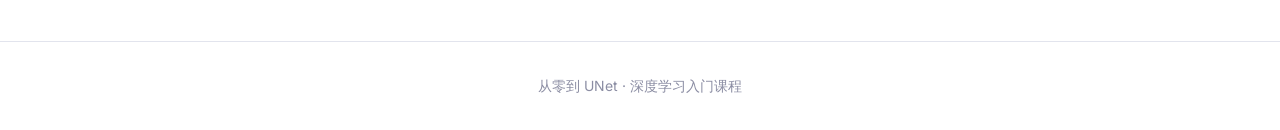
==== commit 5386f146: "ch04: 新增激活函数作用位置小节 新增「激活函数作用在哪里？」小节，说明激活函数紧接 Wx+b 之后施加， 包含单神经元、整层矩阵形式、多层前向计算的数学表达。" ====
--- a/html/ch04-activation.html
+++ b/html/ch04-activation.html
@@ -67,6 +67,45 @@
     </div>
 
     <p>因此，我们需要在层与层之间引入<strong>非线性激活函数</strong>，打破这种等价性，赋予网络逼近任意函数的能力。</p>
+  </section>
+
+  <hr class="section-divider">
+
+  <!-- ============ ACTIVATION POSITION ============ -->
+  <section class="section">
+    <h2>激活函数作用在哪里？</h2>
+    <p>在一个神经元中，计算分为两步：<strong>线性变换</strong>和<strong>非线性激活</strong>。激活函数紧接在线性变换 $z = \mathbf{w}^\top \mathbf{x} + b$ 之后施加。</p>
+
+    <div class="info-box">
+      <h4>单个神经元的完整计算</h4>
+      <p><strong>第一步：线性变换</strong>（加权求和 + 偏置）</p>
+      <p>$$z = \mathbf{w}^\top \mathbf{x} + b = \sum_{i=1}^{n} w_i x_i + b$$</p>
+      <p><strong>第二步：非线性激活</strong></p>
+      <p>$$a = \sigma(z) = \sigma(\mathbf{w}^\top \mathbf{x} + b)$$</p>
+      <p>其中 $\sigma$ 是激活函数（如 ReLU、Sigmoid），$a$ 是该神经元的最终输出。</p>
+    </div>
+
+    <p>对于一整层（$m$ 个神经元），可以写成矩阵形式：</p>
+    <div class="info-box">
+      <h4>一层的矩阵形式</h4>
+      <p>$$\mathbf{z} = \mathbf{W} \mathbf{x} + \mathbf{b} \quad \text{（线性变换）}$$</p>
+      <p>$$\mathbf{a} = \sigma(\mathbf{z}) = \sigma(\mathbf{W} \mathbf{x} + \mathbf{b}) \quad \text{（逐元素激活）}$$</p>
+      <p>$\mathbf{W} \in \mathbb{R}^{m \times n}$ 是权重矩阵，$\mathbf{b} \in \mathbb{R}^{m}$ 是偏置向量。</p>
+    </div>
+
+    <p>多层网络逐层堆叠，每层先线性变换再激活：</p>
+    <div class="info-box">
+      <h4>多层网络的前向计算</h4>
+      <p>$$\mathbf{h}_1 = \sigma_1(\mathbf{W}_1 \mathbf{x} + \mathbf{b}_1)$$</p>
+      <p>$$\mathbf{h}_2 = \sigma_2(\mathbf{W}_2 \mathbf{h}_1 + \mathbf{b}_2)$$</p>
+      <p>$$\vdots$$</p>
+      <p>$$\hat{\mathbf{y}} = \mathbf{W}_L \mathbf{h}_{L-1} + \mathbf{b}_L \quad \text{（输出层通常不加激活，或用 Softmax）}$$</p>
+    </div>
+
+    <div class="tip-box">
+      <h4>一句话总结</h4>
+      <p>激活函数是 $\mathbf{Wx} + \mathbf{b}$ 的<strong>后处理</strong>——先做线性组合，再用非线性函数"扭曲"结果。没有它，无论叠多少层都只是在做线性代数。</p>
+    </div>
   </section>
 
   <hr class="section-divider">
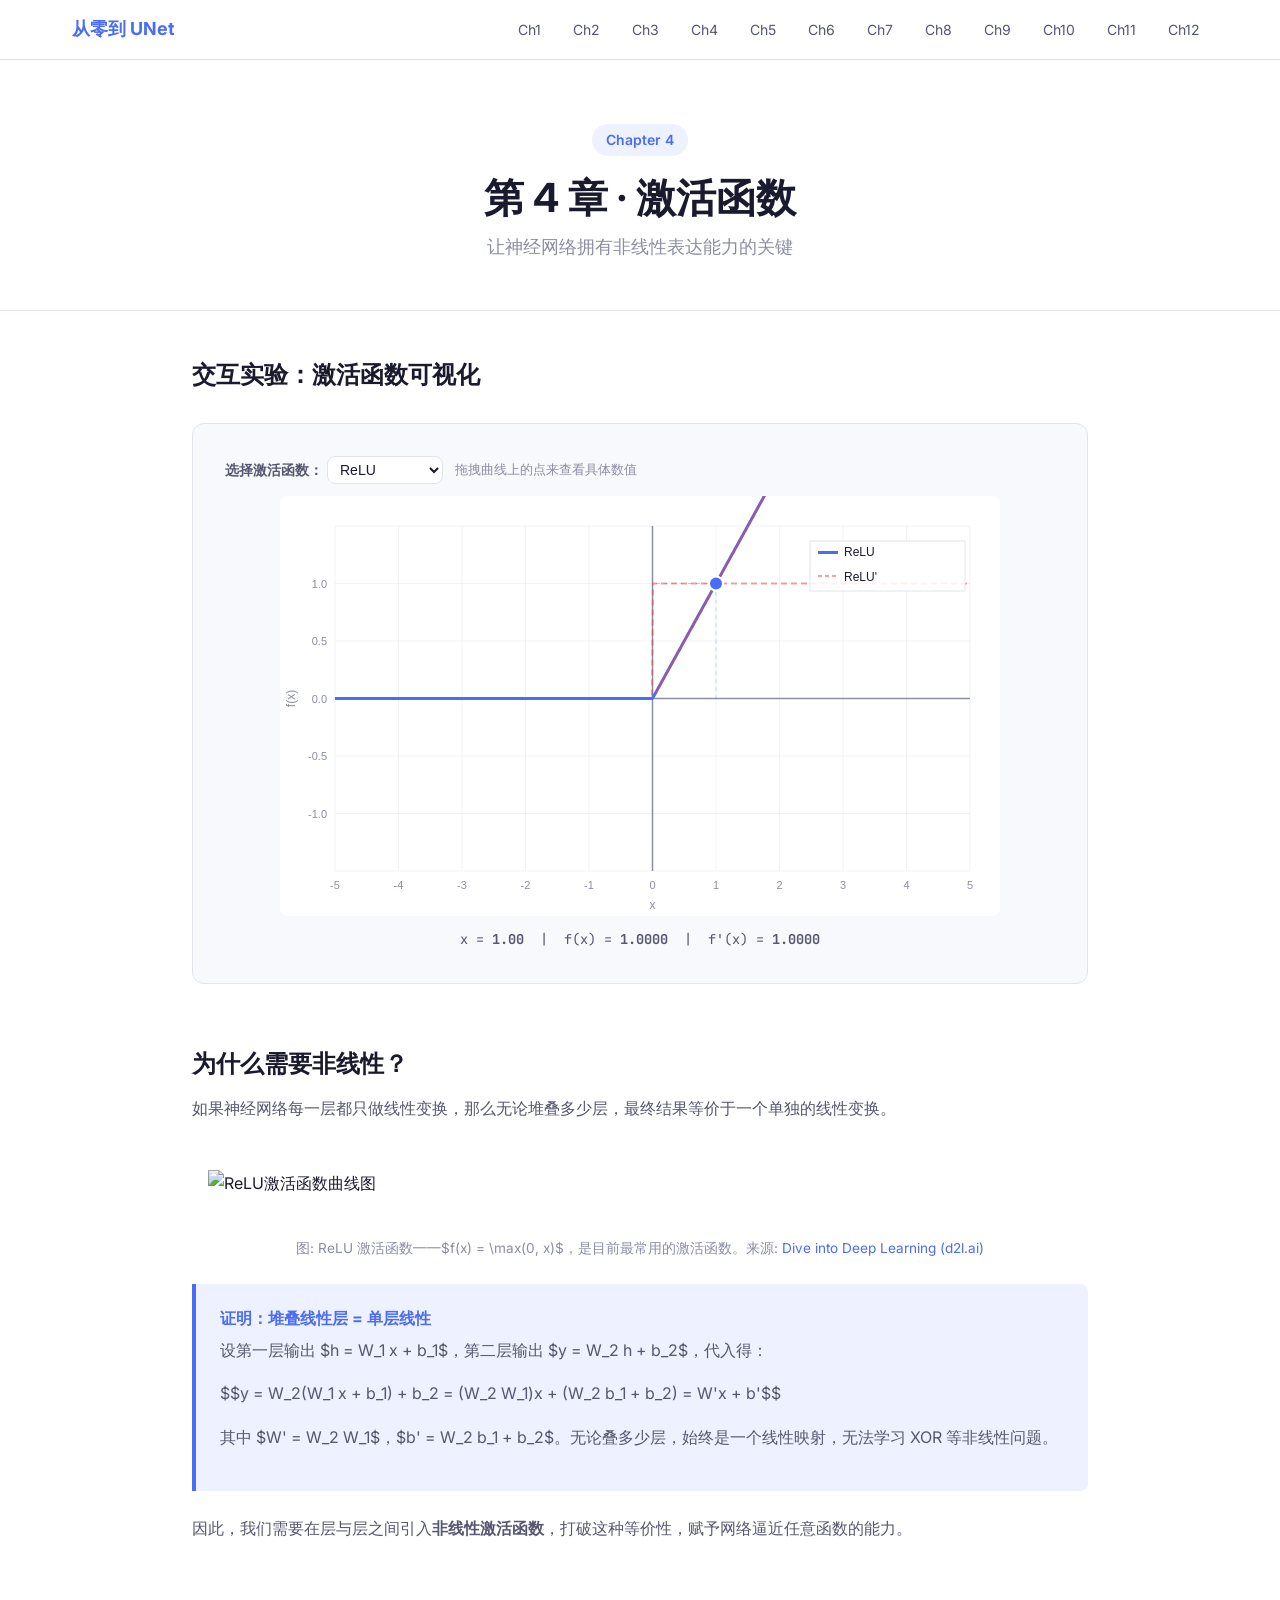
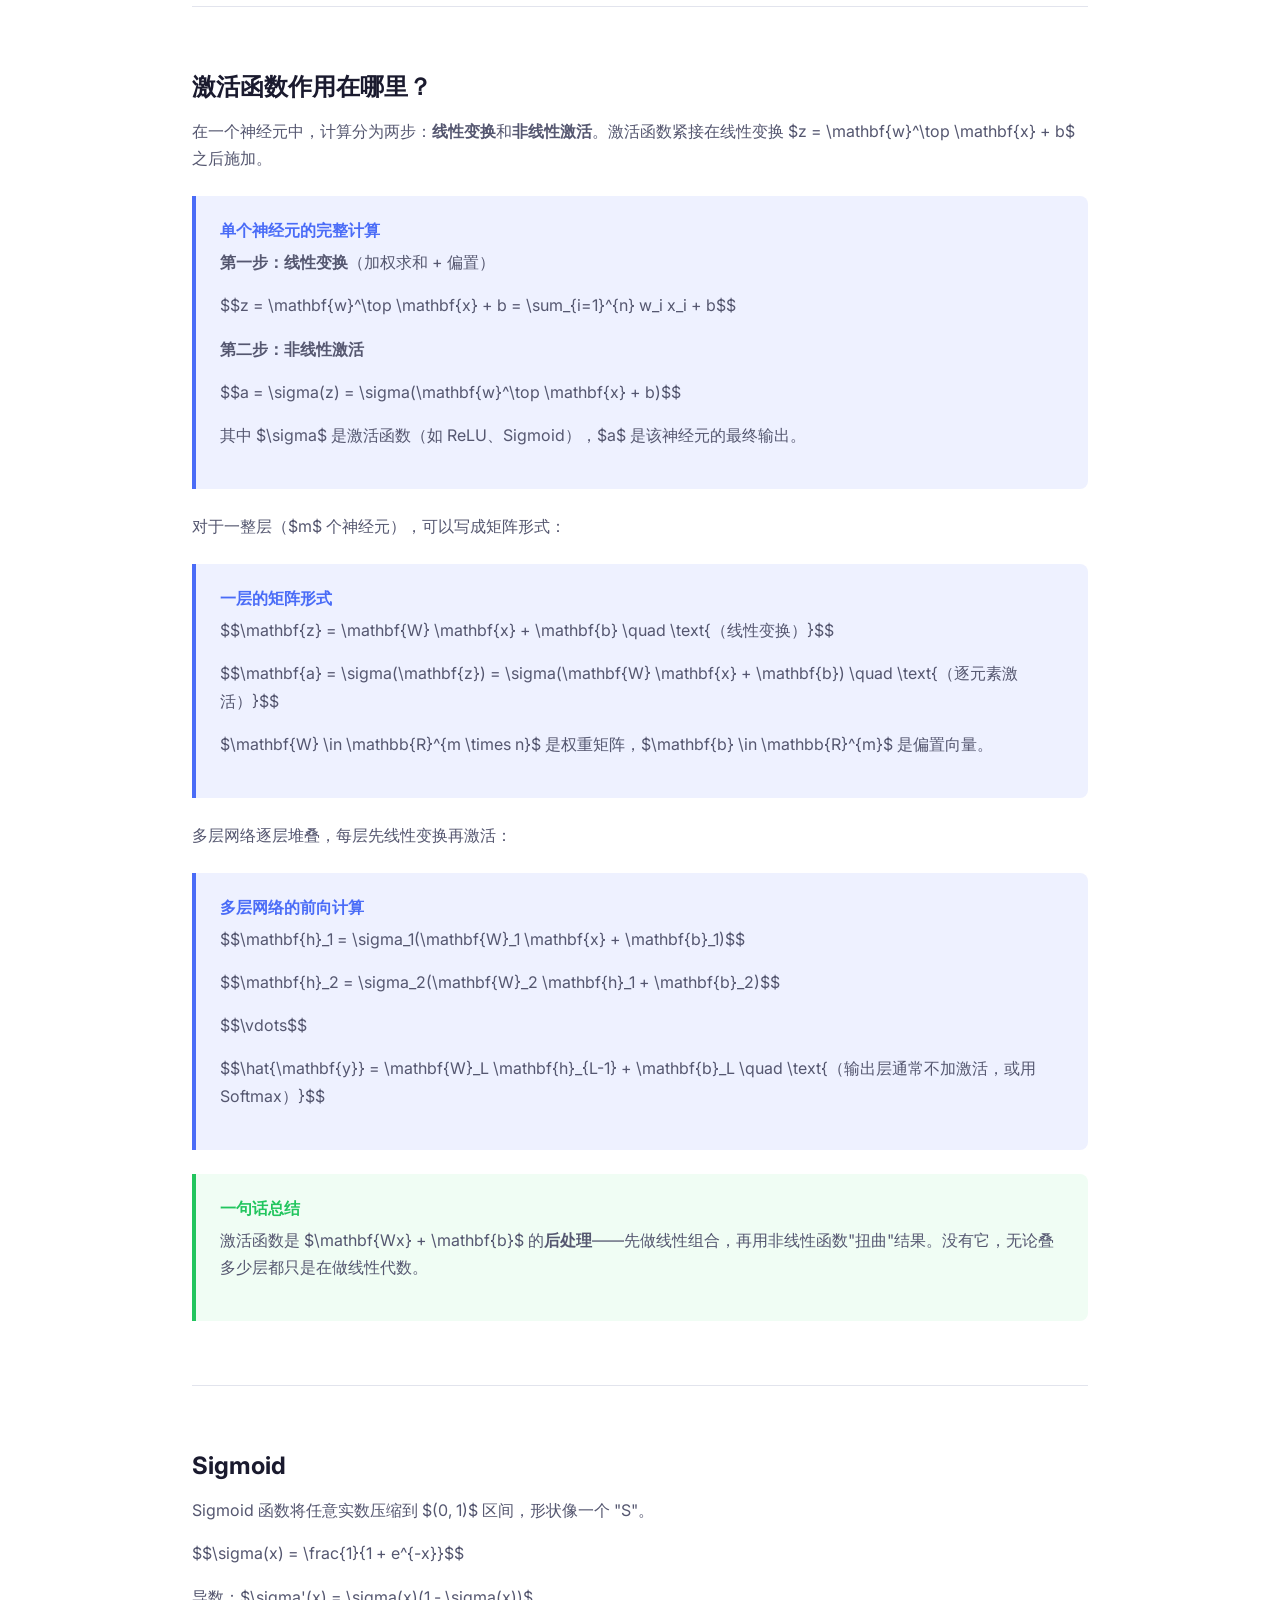
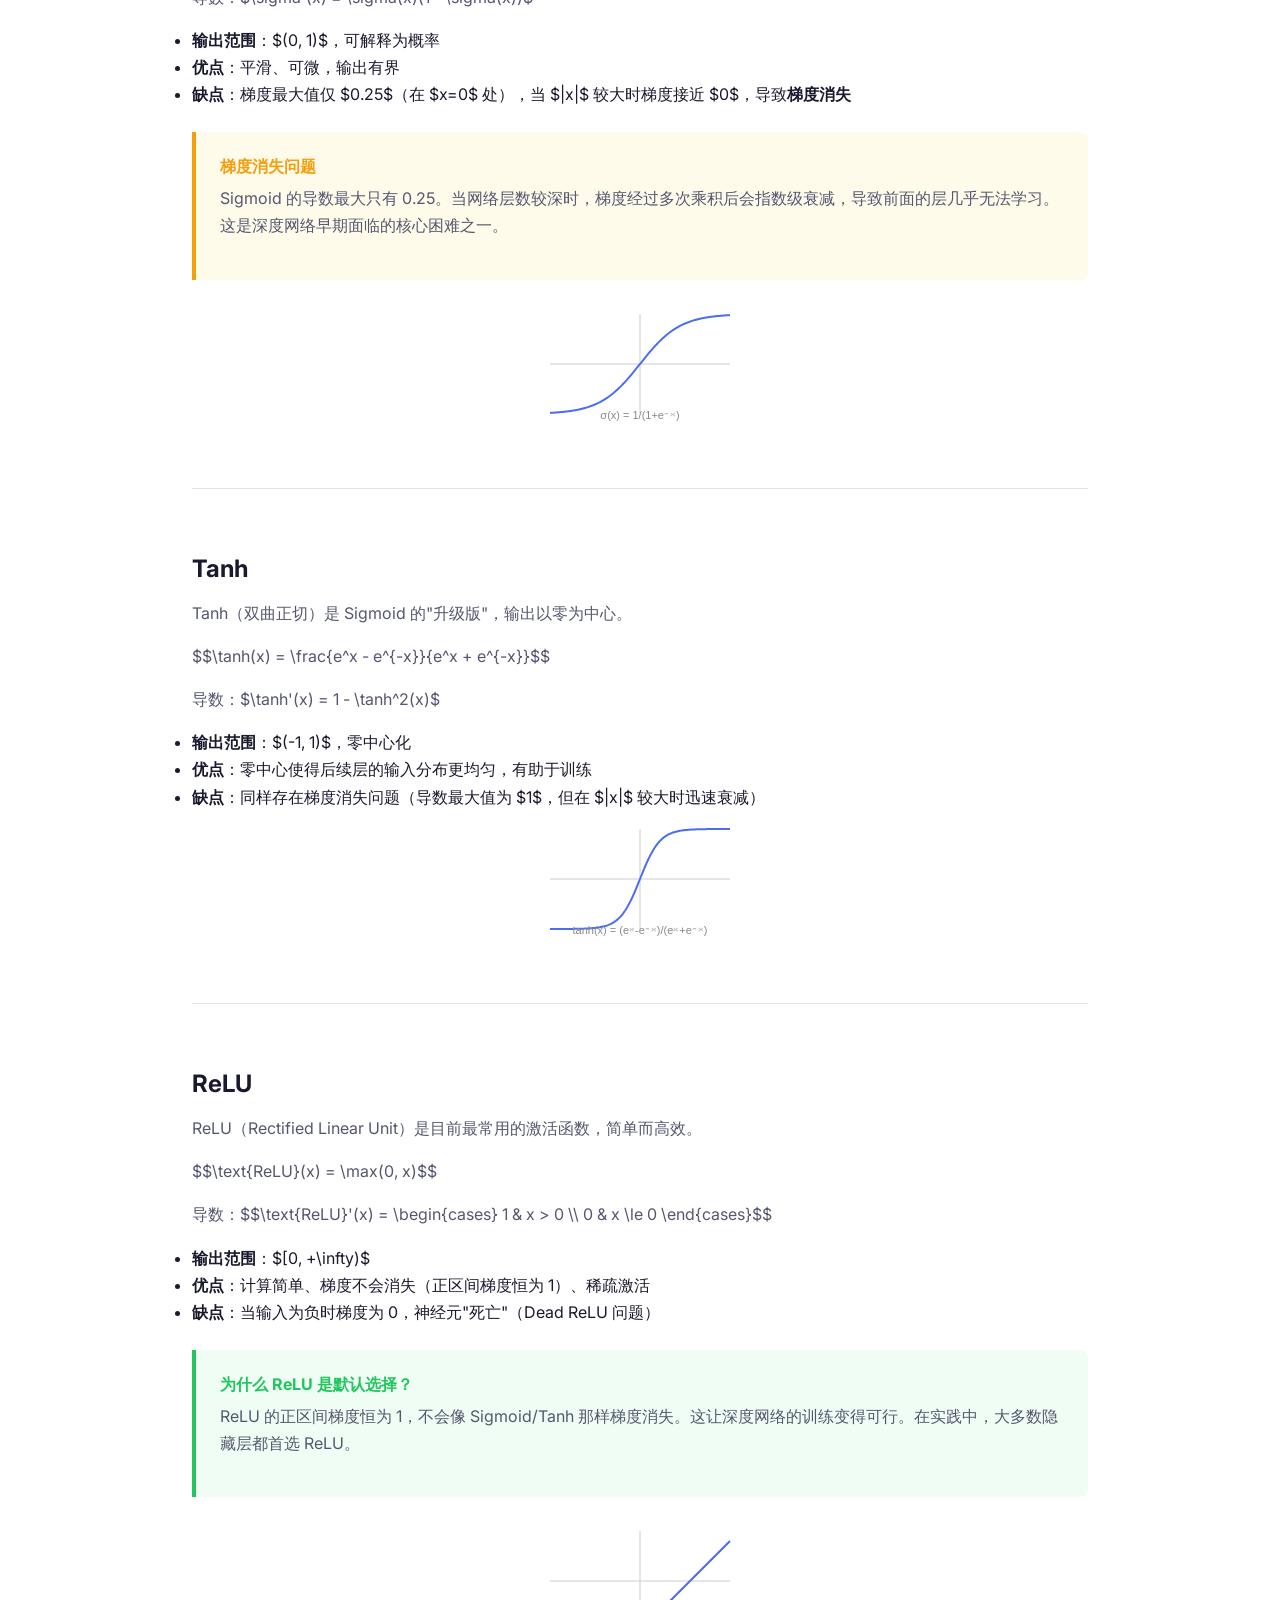
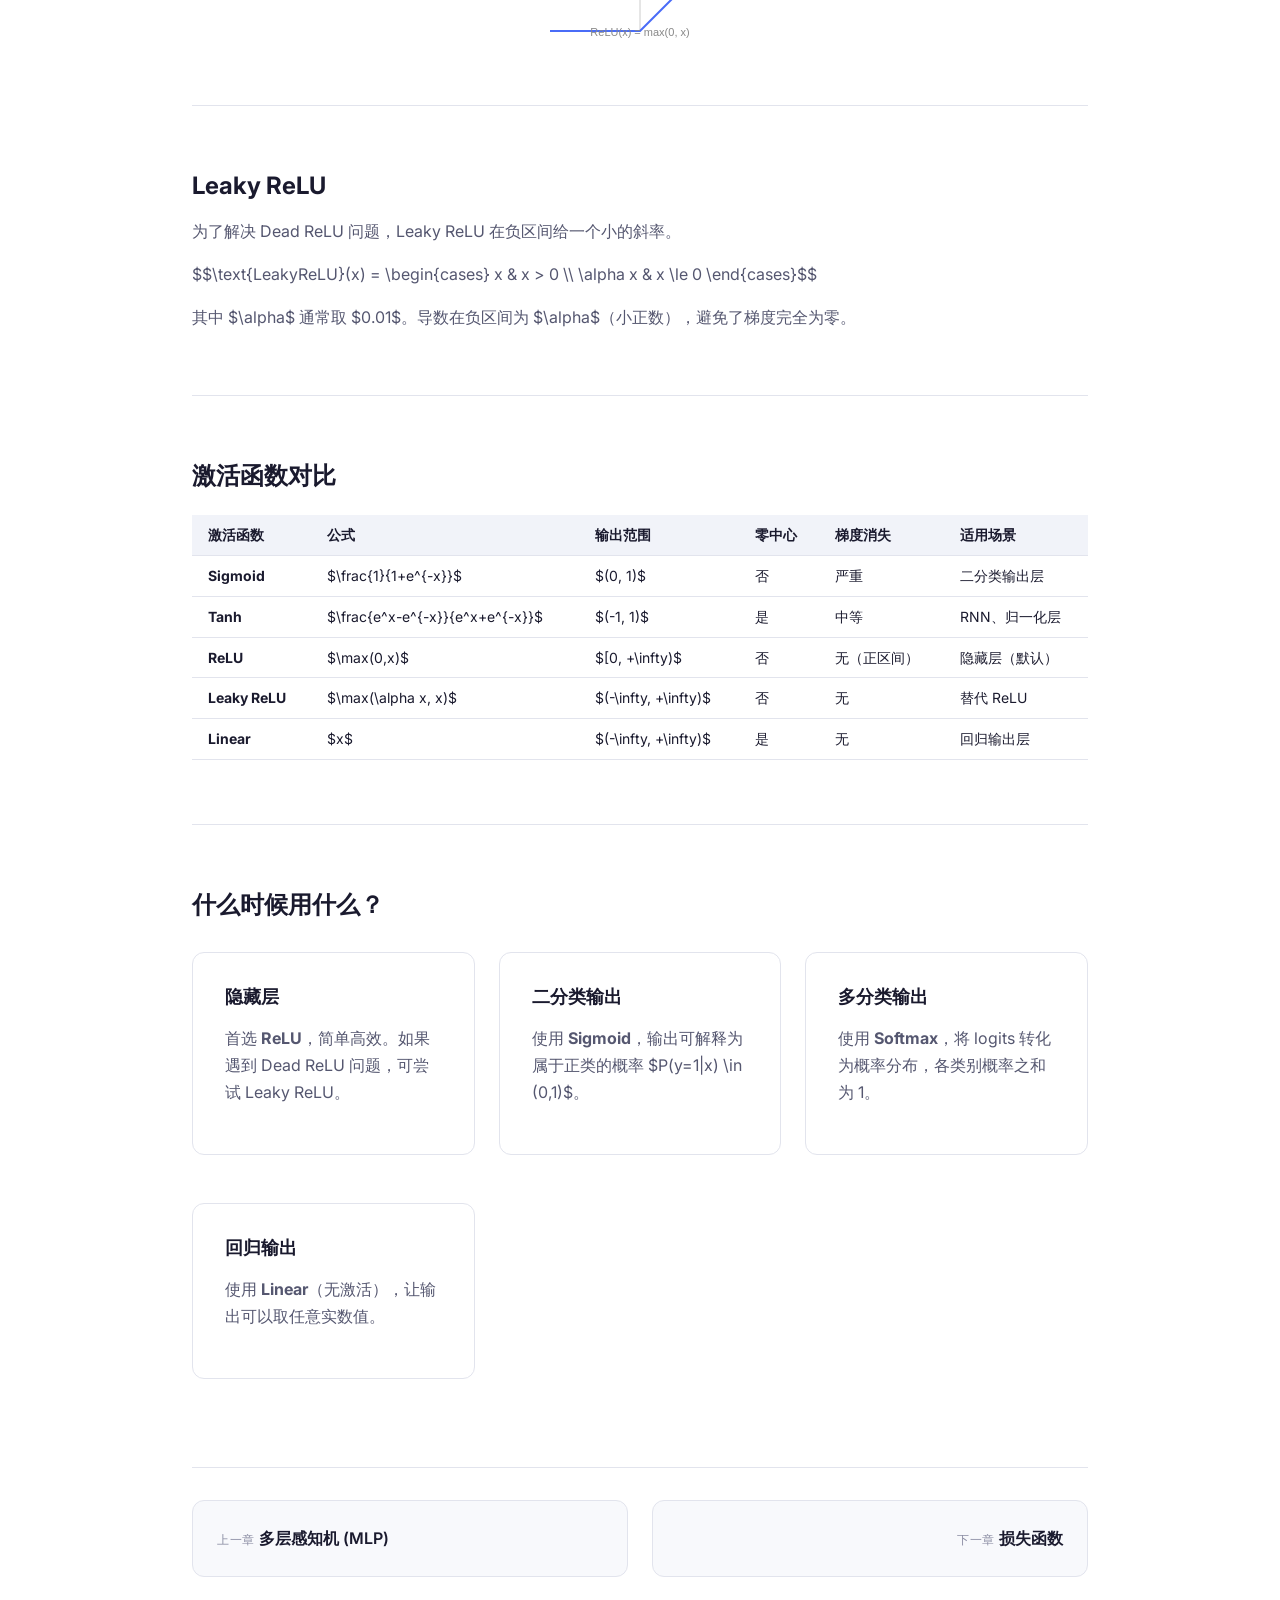
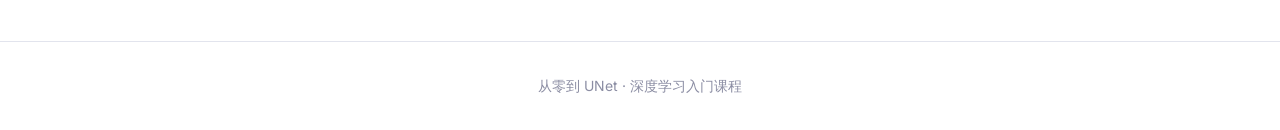
==== commit 612ae419: "fix: 修复移动端响应式问题 - CSS 添加 canvas/img 响应式规则 (max-width: 100%, height: auto) - 移动端强制 flex 行堆叠、清除 min-wi" ====
--- a/html/ch04-activation.html
+++ b/html/ch04-activation.html
@@ -53,7 +53,7 @@
     <p>如果神经网络每一层都只做线性变换，那么无论堆叠多少层，最终结果等价于一个单独的线性变换。</p>
 
     <figure class="figure">
-      <img src="https://upload.wikimedia.org/wikipedia/commons/thumb/4/42/ReLU_and_GELU.svg/1280px-ReLU_and_GELU.svg.png" alt="ReLU激活函数曲线图" style="max-width:60%; max-height:280px; border-radius:8px; margin:16px 0; background:#fff; padding:16px;">
+      <img src="https://upload.wikimedia.org/wikipedia/commons/thumb/4/42/ReLU_and_GELU.svg/1280px-ReLU_and_GELU.svg.png" alt="ReLU激活函数曲线图" style="max-width:100%; max-height:280px; border-radius:8px; margin:16px 0; background:#fff; padding:16px;">
       <figcaption style="font-size:0.85em; color:var(--text-muted); text-align:center; margin-top:8px;">
         图: ReLU 激活函数——$f(x) = \max(0, x)$，是目前最常用的激活函数。来源: <a href="https://d2l.ai/chapter_multilayer-perceptrons/mlp.html" target="_blank">Dive into Deep Learning (d2l.ai)</a>
       </figcaption>
--- a/assets/css/style.css
+++ b/assets/css/style.css
@@ -504,6 +504,18 @@
 }
 
 /* --- Responsive --- */
+
+/* Canvas & images: always fit within container */
+canvas {
+  max-width: 100%;
+  height: auto !important;
+}
+
+img {
+  max-width: 100%;
+  height: auto;
+}
+
 @media (max-width: 768px) {
   :root {
     --font-size-3xl: 1.75rem;
@@ -514,6 +526,16 @@
   .chapter-nav { flex-direction: column; }
   .nav-links { display: none; }
   .demo-controls { flex-direction: column; align-items: flex-start; }
+
+  /* Force flex rows to stack on mobile */
+  .demo-container > div[style*="display:flex"],
+  .demo-container > div[style*="display: flex"] {
+    flex-direction: column;
+  }
+
+  /* Remove fixed min-widths that cause overflow */
+  canvas[style*="min-width"] { min-width: 0 !important; }
+  div[style*="min-width"] { min-width: 0 !important; }
 }
 
 /* --- Animations --- */
